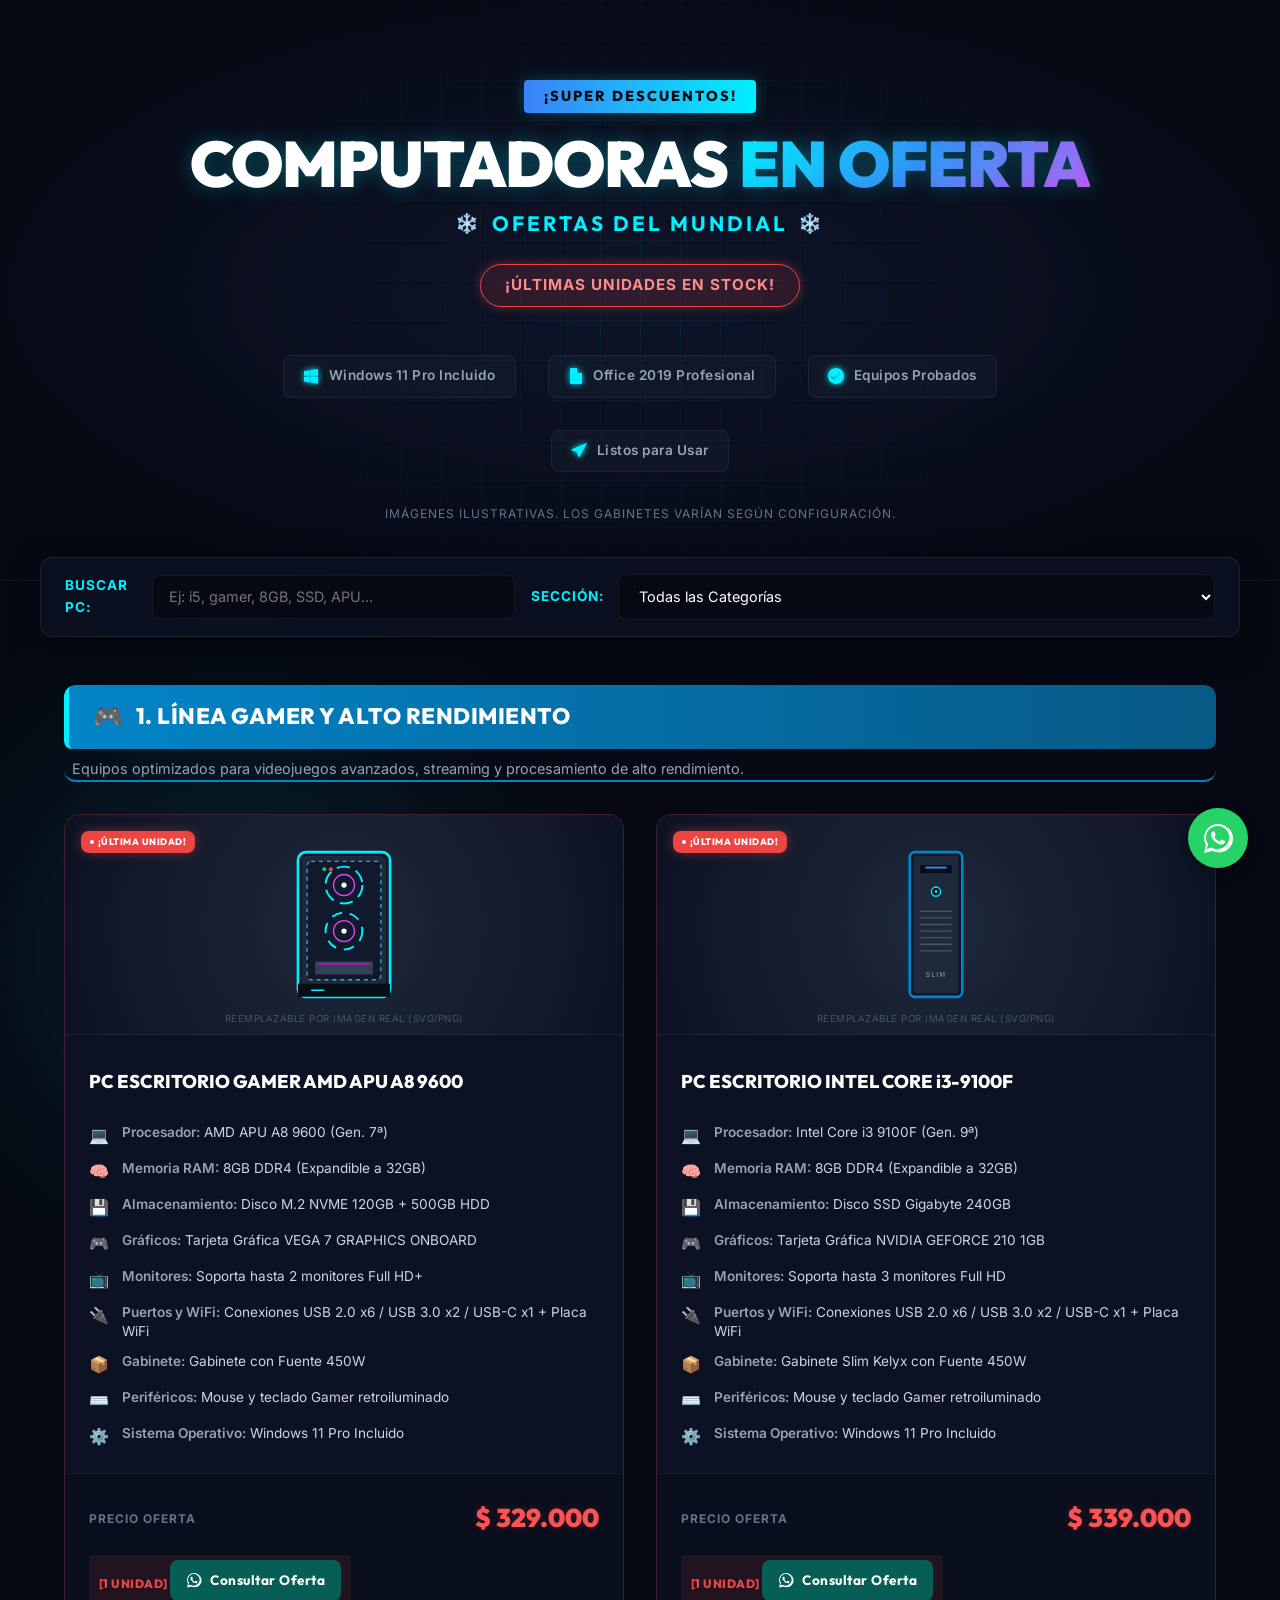
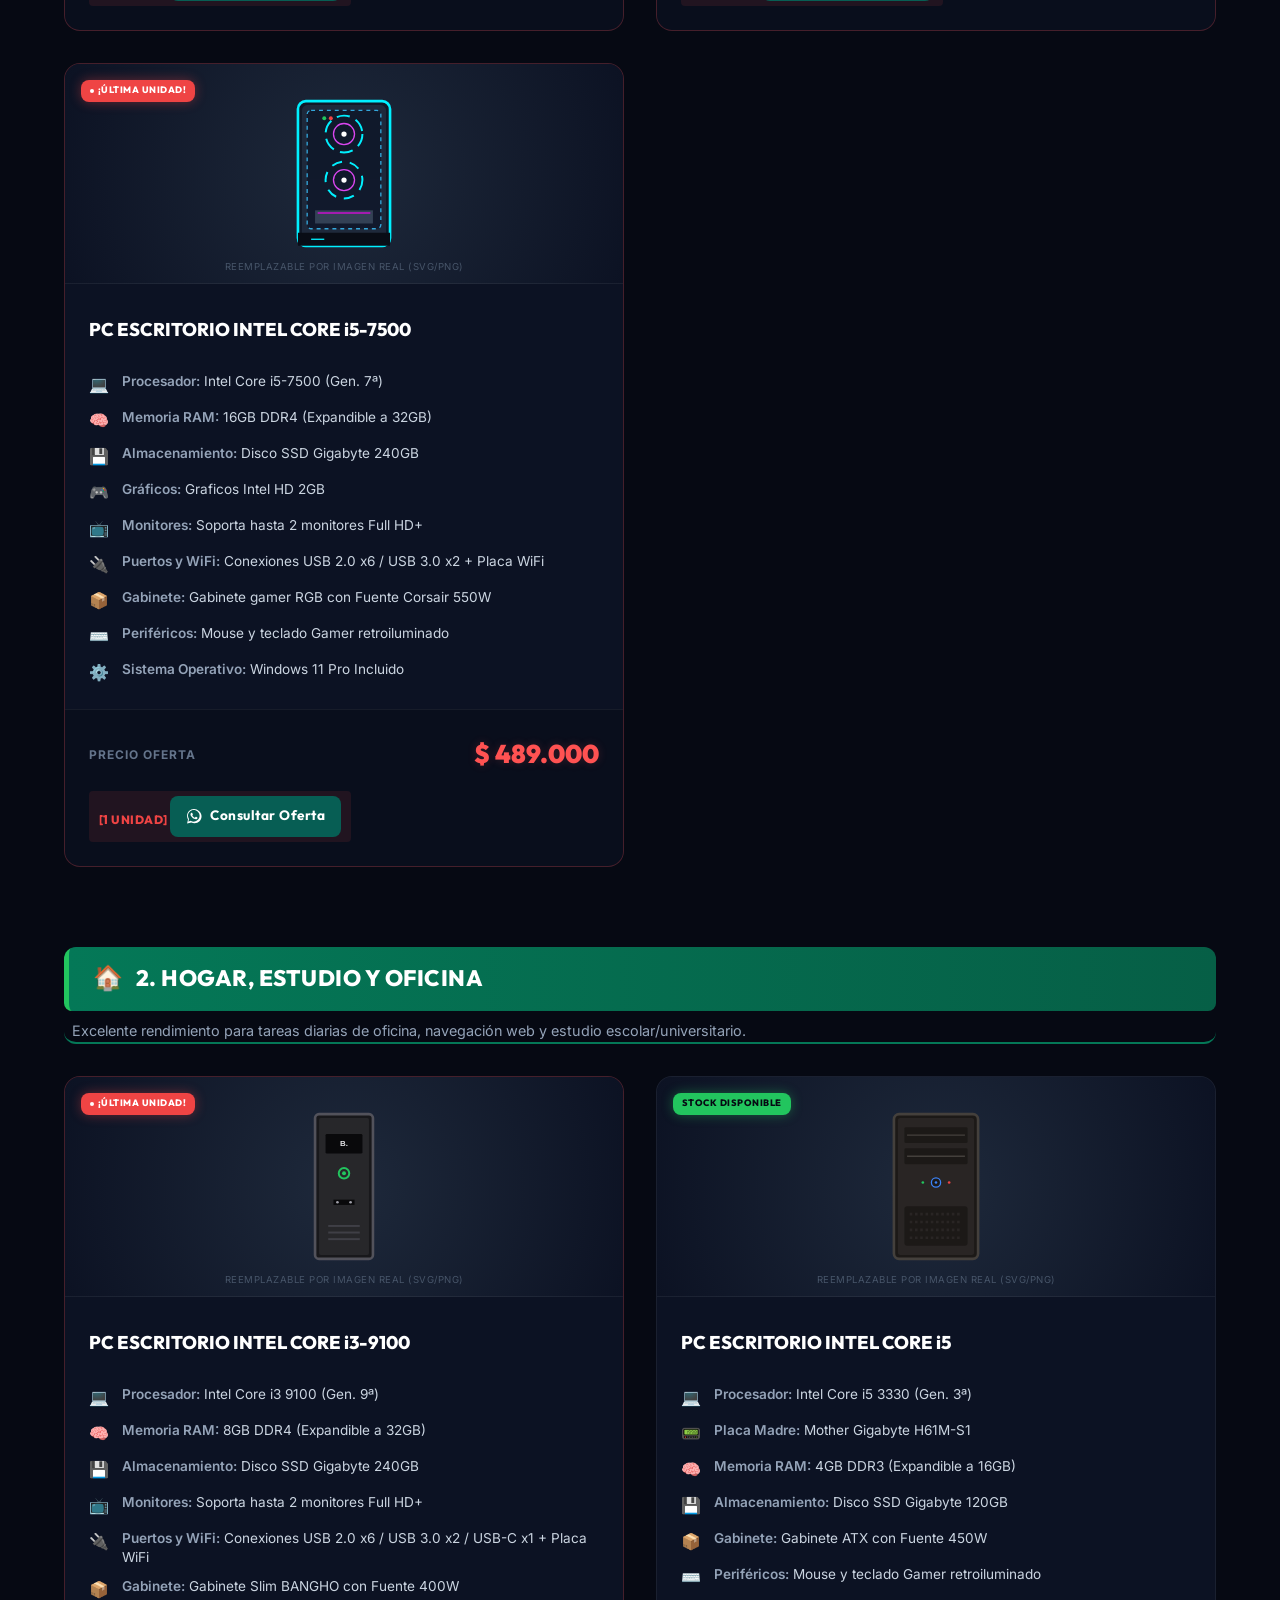
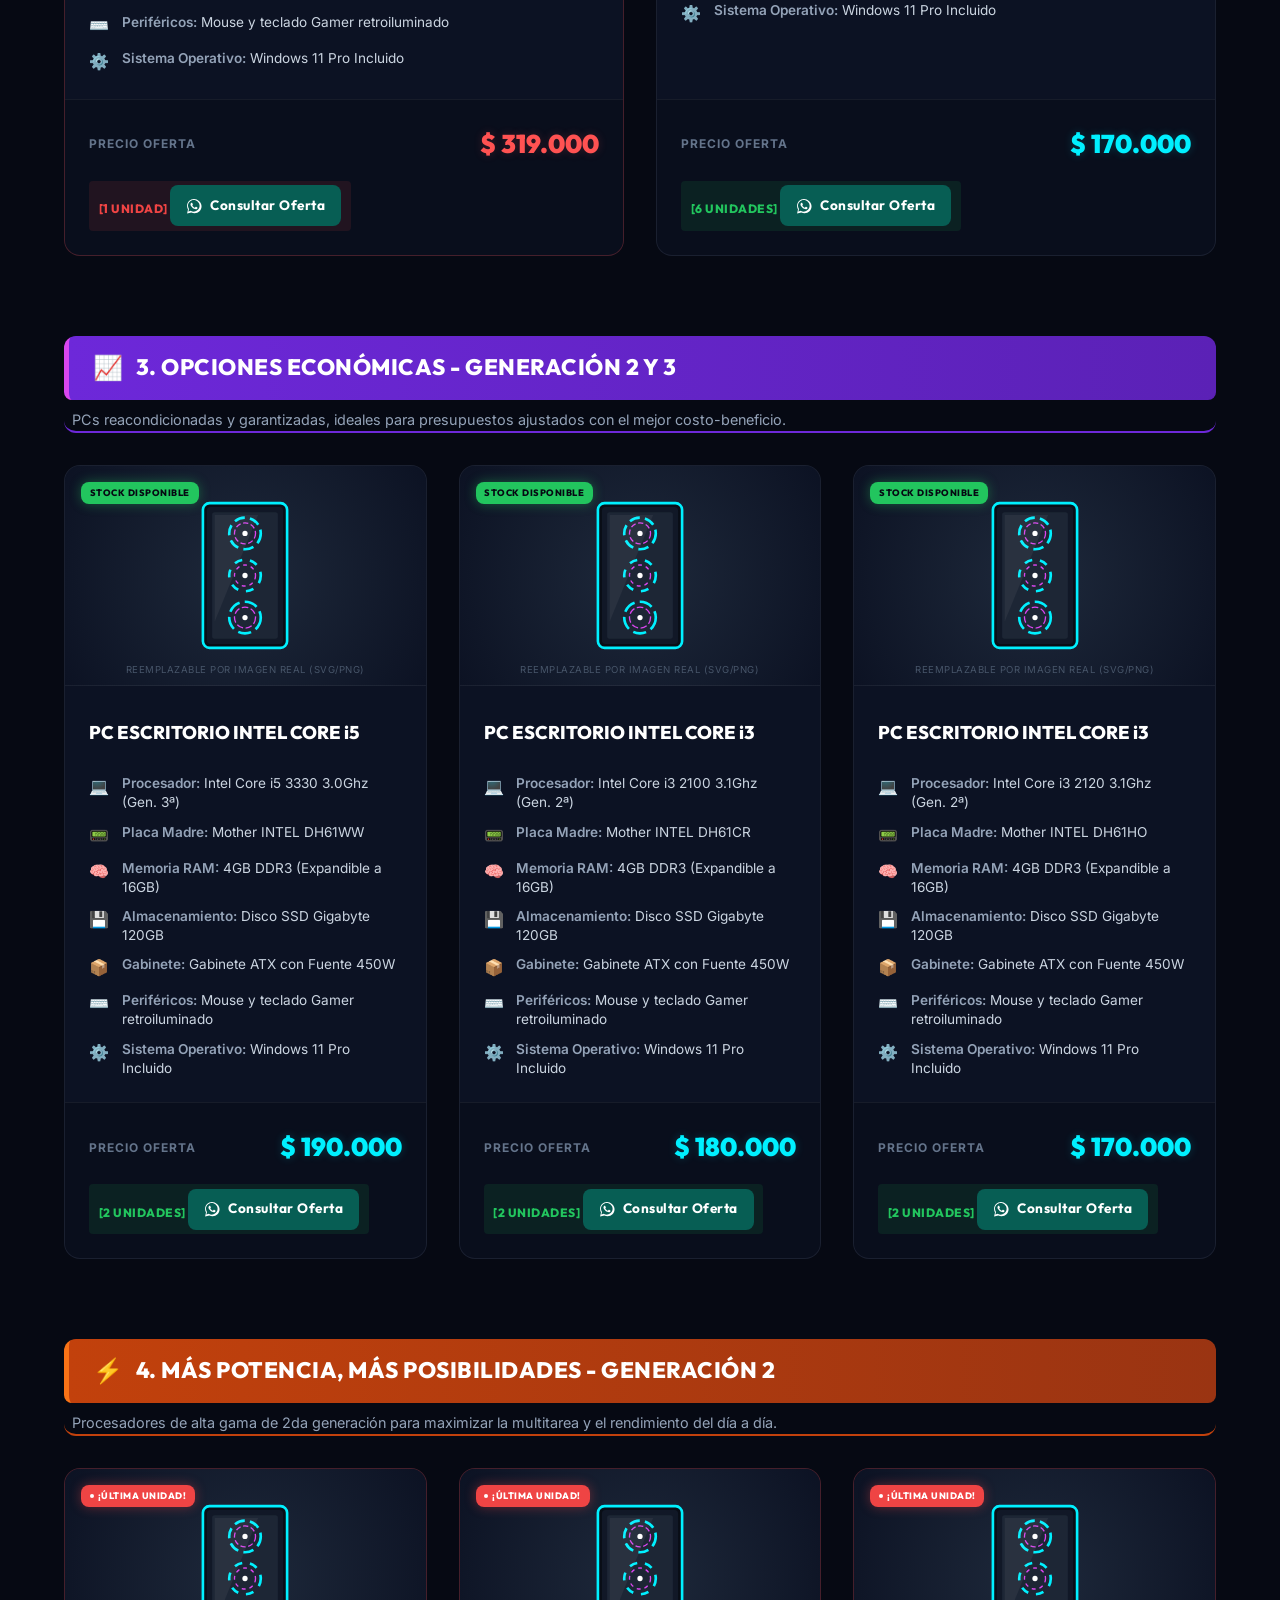
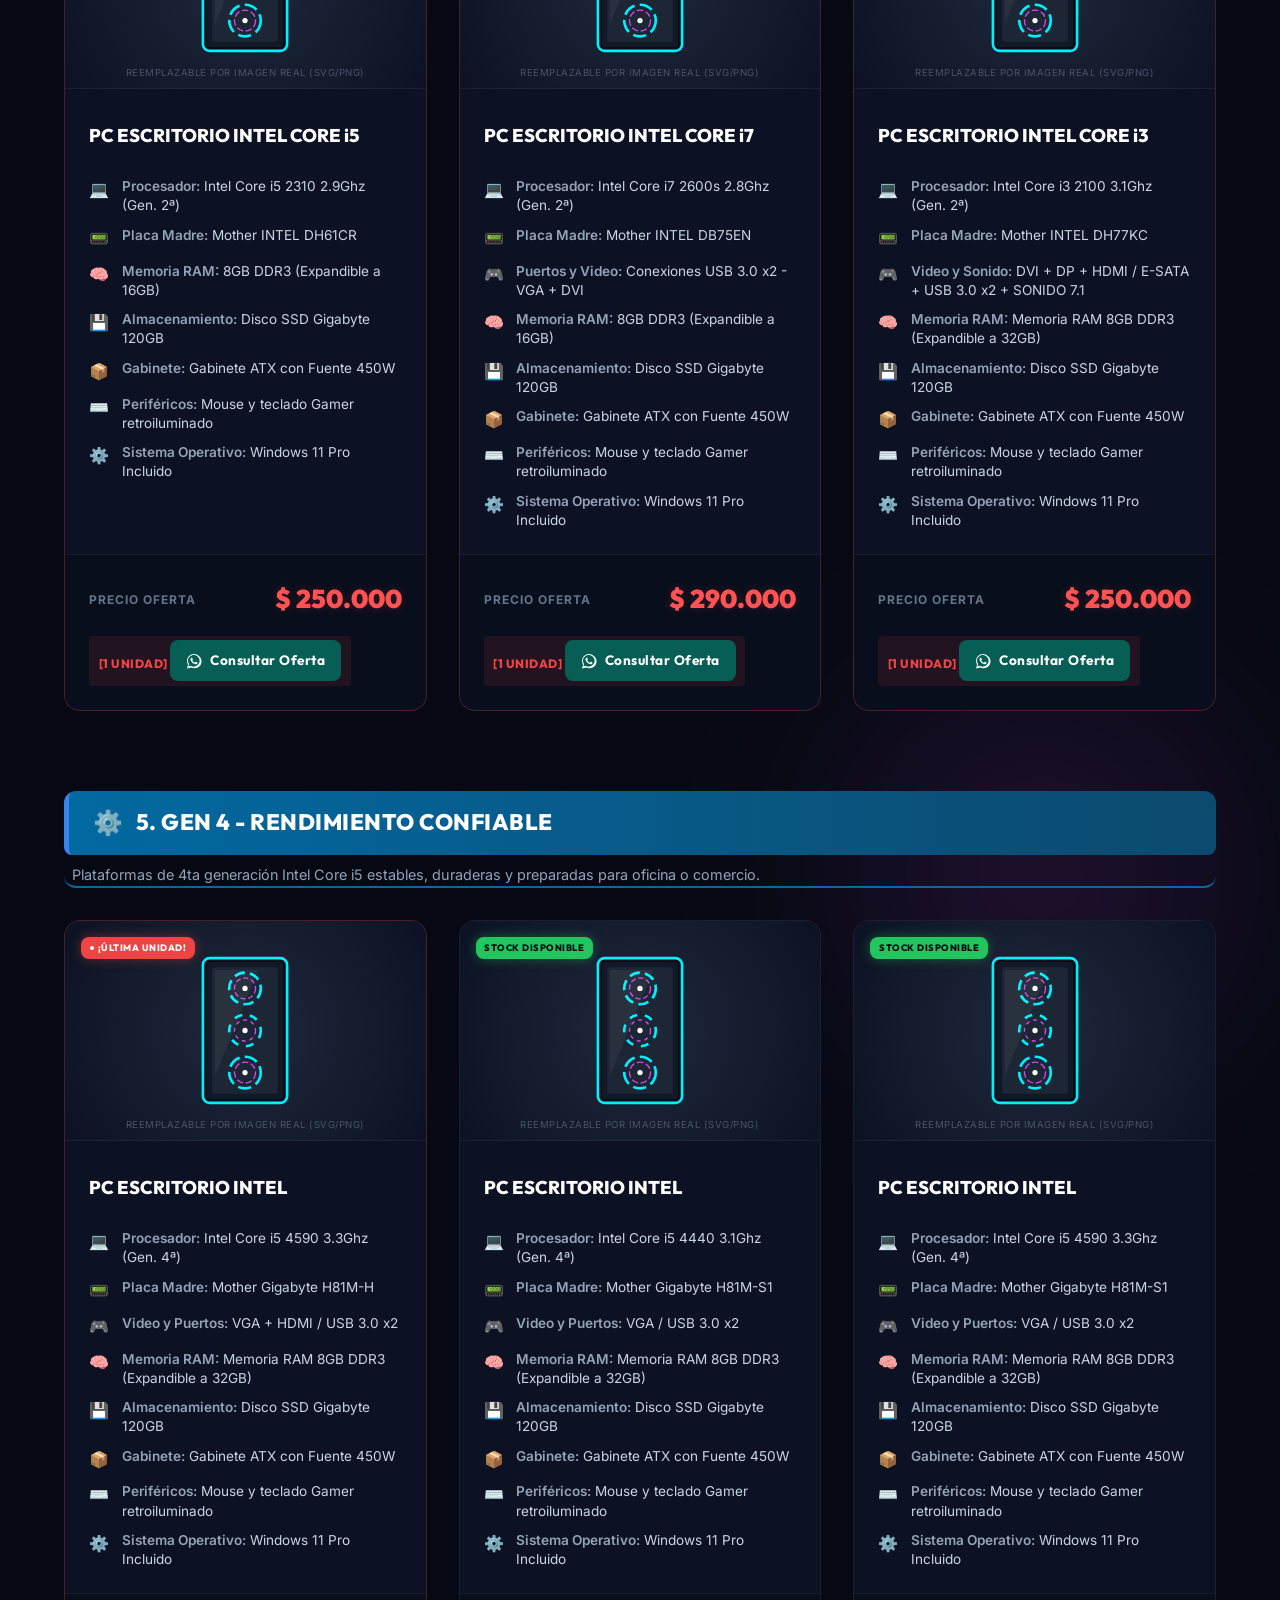
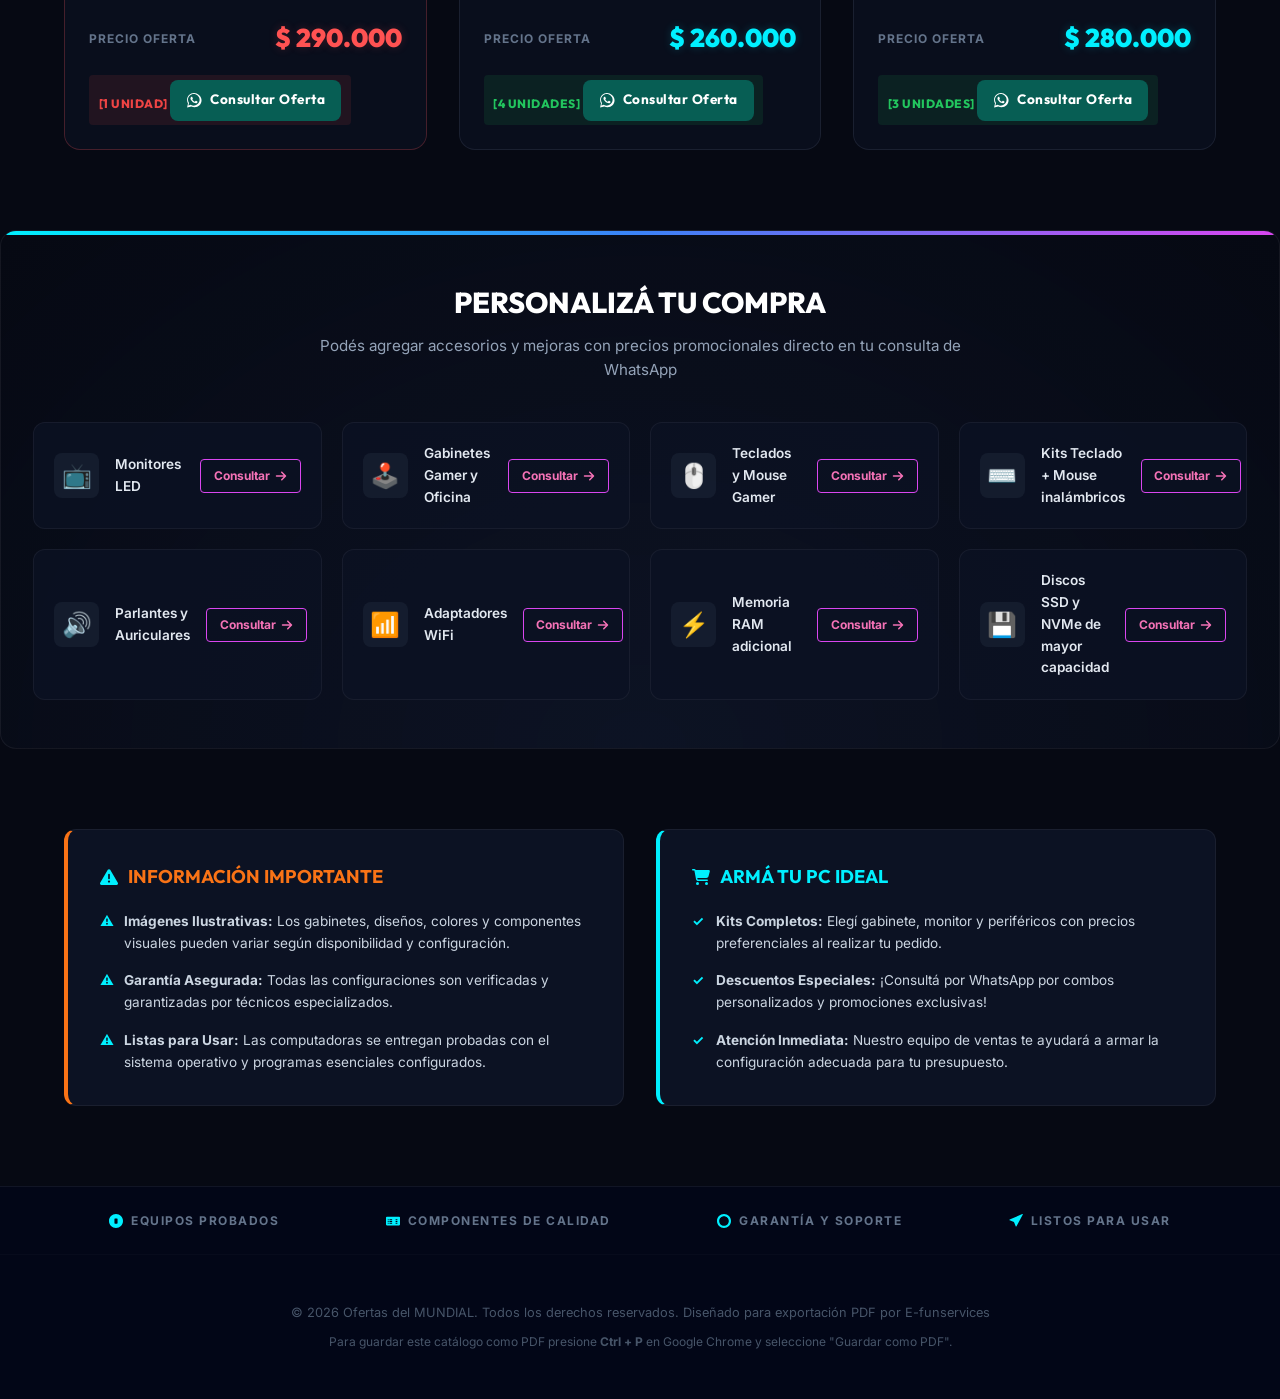
==== index.html @ 8b4d2df7 "Nuevo estilo" ====
<!DOCTYPE html>
<html lang="es">

<head>
  <meta charset="UTF-8">
  <meta name="viewport" content="width=device-width, initial-scale=1.0">
  <title>Ofertas del MUNDIAL | Computadoras en Oferta y Catálogo de Tecnología</title>

  <!-- SEO Meta Tags -->
  <meta name="description"
    content="Aprovechá las mejores ofertas del Mundial en computadoras listas para usar. Equipos gamer, de oficina y hogar con componentes garantizados. ¡Últimas unidades en stock!">
  <meta name="keywords"
    content="computadoras, ofertas, computadoras baratas, pc gamer, pc oficina, ofertas del mundial, tecnologia retail">
  <meta name="author" content="Tech Retail">

  <!-- Estilos CSS Separados -->
  <link rel="stylesheet" href="style.css">
</head>

<body>

  <!-- ==========================================
       HERO BANNER / ENCABEZADO
       ========================================== -->
  <header>
    <div class="hero-overlay"></div>
    <div class="hero-content">
      <!-- Tag superior de oferta -->
      <div class="hero-tag">¡Super Descuentos!</div>

      <!-- H1 Único para SEO con estilos de neón -->
      <h1>COMPUTADORAS <span class="highlight">EN OFERTA</span></h1>

      <!-- Subtítulo / Encabezado personalizado por el usuario -->
      <div class="hero-subtitle">Ofertas del MUNDIAL</div>

      <!-- Indicador global de stock en tiempo crítico -->
      <div class="hero-badge-stock-global">
        ¡ÚLTIMAS UNIDADES EN STOCK!
      </div>

      <!-- Ventajas y características principales (basadas en el folleto) -->
      <div class="header-features">
        <div class="feature-item">
          <!-- Icono Windows -->
          <svg xmlns="http://www.w3.org/2000/svg" viewBox="0 0 448 512" width="16" height="16" fill="currentColor">
            <path
              d="M0 93.7l183.6-25.3v177.4H0V93.7zm0 189.6h183.6v177.4L0 435.4V283.3zM201.6 66l246.4-34v218.6H201.6V66zm246.4 217.3v218.6l-246.4-34V283.3h246.4z" />
          </svg>
          <span>Windows 11 Pro Incluido</span>
        </div>
        <div class="feature-item">
          <!-- Icono Office -->
          <svg xmlns="http://www.w3.org/2000/svg" viewBox="0 0 384 512" width="16" height="16" fill="currentColor">
            <path
              d="M224 136V0H24C10.7 0 0 10.7 0 24v464c0 13.3 10.7 24 24 24h336c13.3 0 24-10.7 24-24V160H248c-13.2 0-24-10.8-24-24zm64 236c0 6.6-5.4 12-12 12H108c-6.6 0-12-5.4-12-12v-8c0-6.6 5.4-12 12-12h168c6.6 0 12 5.4 12 12v8z" />
          </svg>
          <span>Office 2019 Profesional</span>
        </div>
        <div class="feature-item">
          <!-- Icono Garantía / Check -->
          <svg xmlns="http://www.w3.org/2000/svg" viewBox="0 0 512 512" width="16" height="16" fill="currentColor">
            <path
              d="M256 0c141.4 0 256 114.6 256 256S397.4 512 256 512 0 397.4 0 256 114.6 0 256 0zM375 199c9.4-9.4 9.4-24.6 0-33.9s-24.6-9.4-33.9 0l-149 149-69-69c-9.4-9.4-24.6-9.4-33.9 0s-9.4 24.6 0 33.9l86 86c9.4 9.4 24.6 9.4 33.9 0L375 199z" />
          </svg>
          <span>Equipos Probados</span>
        </div>
        <div class="feature-item">
          <!-- Icono Listo para usar / Cohete -->
          <svg xmlns="http://www.w3.org/2000/svg" viewBox="0 0 512 512" width="16" height="16" fill="currentColor">
            <path
              d="M505.2 19.1C507.5 13.9 506.2 7.7 501.9 3.8C497.6-.2 491.4-1.2 486.1 1.1L23.4 200.7C17.6 203.2 13.9 209 14 215.3C14.1 221.6 18 227.2 23.8 229.5L181.6 292.6L244.7 450.4C247 456.2 252.6 460.1 258.9 460.2C259.2 460.2 259.6 460.2 259.9 460.2C266.2 460.1 272 456.4 274.5 450.6L505.2 19.1z" />
          </svg>
          <span>Listos para Usar</span>
        </div>
      </div>

      <p class="ilustrative-note">Imágenes ilustrativas. Los gabinetes varían según configuración.</p>
    </div>
  </header>

  <!-- ==========================================
       BARRA DE FILTROS & BÚSQUEDA INTERACTIVA
       ========================================== -->
  <div class="filter-bar">
    <div class="filter-group search">
      <label for="catalog-search" class="filter-label">Buscar PC:</label>
      <input type="text" id="catalog-search" class="filter-input" placeholder="Ej: i5, gamer, 8GB, SSD, APU...">
    </div>

    <div class="filter-group select-filter">
      <label for="section-filter" class="filter-label">Sección:</label>
      <select id="section-filter" class="filter-select">
        <option value="all">Todas las Categorías</option>
        <option value="1">1. Línea Gamer</option>
        <option value="2">2. Hogar y Oficina</option>
        <option value="3">3. Potencia (Gen 2 y 3)</option>
        <option value="4">4. Más Potencia (Gen 2)</option>
        <option value="5">5. Gen 4 Rendimiento</option>
      </select>
    </div>
  </div>

  <!-- ==========================================
       CONTENIDO PRINCIPAL DEL CATÁLOGO (Renderizado dinámico)
       ========================================== -->
  <main id="catalog-sections-container">
    <!-- Aquí app.js renderizará dinámicamente cada sección de PCs (1 a 5) -->
    <!-- Se mantiene un loader inicial para excelente UX -->
    <div style="text-align: center; padding: 4rem; color: var(--neon-cyan);">
      <p>Cargando catálogo tecnológico...</p>
    </div>
  </main>

  <!-- ==========================================
       SECCIÓN DE ACCESORIOS ("Personalizá tu compra")
       ========================================== -->
  <section class="accessories-section" id="accesorios">
    <div class="accessories-header">
      <h2>Personalizá tu Compra</h2>
      <p>Podés agregar accesorios y mejoras con precios promocionales directo en tu consulta de WhatsApp</p>
    </div>
    <div class="accessories-grid" id="accessories-grid-container">
      <!-- Aquí app.js renderizará los accesorios (Monitores, RAM, SSD, Kits, etc.) -->
    </div>
  </section>

  <!-- ==========================================
       SECCIÓN DE INFORMACIÓN ADICIONAL & GARANTÍA
       ========================================== -->
  <section class="info-cards-container" style="max-width: 1200px; margin: 0 auto 5rem; padding: 0 1.5rem;">
    <!-- Tarjeta de Información Importante (Folleto original) -->
    <div class="info-card important-info">
      <h3>
        <svg xmlns="http://www.w3.org/2000/svg" viewBox="0 0 512 512" width="18" height="18" fill="currentColor">
          <path
            d="M256 32c14.2 0 27.3 7.5 34.5 19.8l216 368c7.3 12.4 7.3 27.7 .2 40.1S486.3 480 472 480H40c-14.3 0-27.6-7.7-34.7-20.1s-7-27.8 .3-40.1l216-368C228.7 39.5 241.8 32 256 32zm0 128c-13.3 0-24 10.7-24 24v112c0 13.3 10.7 24 24 24s24-10.7 24-24V184c0-13.3-10.7-24-24-24zm32 224a32 32 0 1 0 -64 0 32 32 0 1 0 64 0z" />
        </svg>
        Información Importante
      </h3>
      <ul>
        <li><strong>Imágenes Ilustrativas:</strong> Los gabinetes, diseños, colores y componentes visuales pueden variar
          según disponibilidad y configuración.</li>
        <li><strong>Garantía Asegurada:</strong> Todas las configuraciones son verificadas y garantizadas por técnicos
          especializados.</li>
        <li><strong>Listas para Usar:</strong> Las computadoras se entregan probadas con el sistema operativo y
          programas esenciales configurados.</li>
      </ul>
    </div>

    <!-- Tarjeta de Compra Ideal (Folleto original) -->
    <div class="info-card promo-info">
      <h3>
        <svg xmlns="http://www.w3.org/2000/svg" viewBox="0 0 576 512" width="18" height="18" fill="currentColor">
          <path
            d="M0 24C0 10.7 10.7 0 24 0H69.5c22 0 41.5 12.8 50.6 32h411c26.3 0 45.5 25 38.6 50.4l-41 152.3c-8.5 31.4-37 53.3-69.5 53.3H170.7l5.4 28.5c2.2 11.3 12.1 19.5 23.6 19.5H488c13.3 0 24 10.7 24 24s-10.7 24-24 24H199.7c-34.6 0-64.3-24.6-70.7-58.5L77.4 54.5c-.7-3.8-4-6.5-7.9-6.5H24C10.7 48 0 37.3 0 24zM128 464a48 48 0 1 1 96 0 48 48 0 1 1 -96 0zm336-48a48 48 0 1 1 0 96 48 48 0 1 1 0-96z" />
        </svg>
        Armá tu PC Ideal
      </h3>
      <ul>
        <li><strong>Kits Completos:</strong> Elegí gabinete, monitor y periféricos con precios preferenciales al
          realizar tu pedido.</li>
        <li><strong>Descuentos Especiales:</strong> ¡Consultá por WhatsApp por combos personalizados y promociones
          exclusivas!</li>
        <li><strong>Atención Inmediata:</strong> Nuestro equipo de ventas te ayudará a armar la configuración adecuada
          para tu presupuesto.</li>
      </ul>
    </div>
  </section>

  <!-- ==========================================
       BOTTOM BAR / PIE DE PÁGINA COMERCIAL
       ========================================== -->
  <div class="bottom-bar">
    <div class="bottom-bar-inner">
      <div class="bottom-item">
        <svg xmlns="http://www.w3.org/2000/svg" viewBox="0 0 512 512" width="14" height="14" fill="currentColor">
          <path
            d="M256 0c141.4 0 256 114.6 256 256S397.4 512 256 512 0 397.4 0 256 114.6 0 256 0zm37.5 160h-75c-10.7 0-19.5 8.8-19.5 19.5v153c0 10.7 8.8 19.5 19.5 19.5h75c10.7 0 19.5-8.8 19.5-19.5v-153c0-10.7-8.8-19.5-19.5-19.5z" />
        </svg>
        Equipos Probados
      </div>
      <div class="bottom-item">
        <svg xmlns="http://www.w3.org/2000/svg" viewBox="0 0 512 512" width="14" height="14" fill="currentColor">
          <path
            d="M480 96H32C14.3 96 0 110.3 0 128v256c0 17.7 14.3 32 32 32h448c17.7 0 32-14.3 32-32V128c0-17.7-14.3-32-32-32zM96 352H64v-32h32v32zm0-64H64v-32h32v32zm0-64H64v-32h32v32zm128 128h-96v-32h96v32zm0-64h-96v-32h96v32zm0-64h-96v-32h96v32zm192 128h-64v-32h64v32zm0-64h-64v-32h64v32zm0-64h-64v-32h64v32z" />
        </svg>
        Componentes de Calidad
      </div>
      <div class="bottom-item">
        <svg xmlns="http://www.w3.org/2000/svg" viewBox="0 0 512 512" width="14" height="14" fill="currentColor">
          <path
            d="M256 0c141.4 0 256 114.6 256 256s-114.6 256-256 256S0 397.4 0 256 114.6 0 256 0zm0 80c-97.2 0-176 78.8-176 176s78.8 176 176 176 176-78.8 176-176S353.2 80 256 80z" />
        </svg>
        Garantía y Soporte
      </div>
      <div class="bottom-item">
        <svg xmlns="http://www.w3.org/2000/svg" viewBox="0 0 512 512" width="14" height="14" fill="currentColor">
          <path
            d="M505.2 19.1C507.5 13.9 506.2 7.7 501.9 3.8C497.6-.2 491.4-1.2 486.1 1.1L23.4 200.7C17.6 203.2 13.9 209 14 215.3C14.1 221.6 18 227.2 23.8 229.5L181.6 292.6L244.7 450.4C247 456.2 252.6 460.1 258.9 460.2C259.2 460.2 259.6 460.2 259.9 460.2C266.2 460.1 272 456.4 274.5 450.6L505.2 19.1z" />
        </svg>
        Listos para usar
      </div>
    </div>
  </div>

  <!-- Footer general -->
  <footer>
    <p>&copy; 2026 Ofertas del MUNDIAL. Todos los derechos reservados. Diseñado para exportación PDF por E-funservices
    </p>
    <p style="margin-top: 0.5rem; font-size: 0.75rem;">Para guardar este catálogo como PDF presione <strong>Ctrl +
        P</strong> en Google Chrome y seleccione "Guardar como PDF".</p>
  </footer>

  <!-- ==========================================
       WHATSAPP BOTÓN FLOTANTE (Dinámico)
       ========================================== -->
  <a id="whatsapp-float" target="_blank" aria-label="Consultar por WhatsApp"
    title="Consultar ahora y aprovechá estas ofertas">
    <!-- Icono de WhatsApp Vectorial -->
    <svg class="float-wa-icon" viewBox="0 0 448 512">
      <path
        d="M380.9 97.1C339 55.1 283.2 32 223.9 32c-122.4 0-222 99.6-222 222 0 39.1 10.2 77.3 29.6 111L3 496l133.9-35.2c32.6 17.5 69.3 26.8 106.8 26.8 122.4 0 222-99.6 222-222 0-59.3-25.2-115-67.1-157zm-157 341.6c-33.2 0-65.7-8.9-94-25.7l-6.7-4-79.8 21 21.4-77.8-4.4-7c-18.5-29.4-28.2-63.3-28.2-98.2 0-101.7 82.8-184.5 184.6-184.5 49.3 0 95.6 19.2 130.4 54.1 34.8 34.9 56.2 81.2 56.1 130.5 0 101.8-84.9 184.6-186.6 184.6zm101.2-138.2c-5.5-2.8-32.8-16.2-37.9-18-5.1-1.9-8.8-2.8-12.5 2.8-3.7 5.6-14.3 18-17.6 21.8-3.2 3.7-6.5 4.2-12 1.4-32.6-16.3-54-29.1-75.5-66-5.7-9.8 5.7-9.1 16.3-30.3 1.8-3.7 .9-6.9-.5-9.7-1.4-2.8-12.5-30.1-17.1-41.2-4.5-10.8-9.1-9.3-12.5-9.5-3.2-.2-6.9-.2-10.6-.2-3.7 0-9.7 1.4-14.8 6.9-5.1 5.6-19.4 19-19.4 46.3 0 27.3 19.9 53.7 22.6 57.4 2.8 3.7 39.1 59.7 94.8 83.8 35.2 15.2 49 16.5 66.6 13.9 10.7-1.6 32.8-13.4 37.4-26.4 4.6-13 4.6-24.1 3.2-26.4-1.3-2.5-5-3.9-10.5-6.6z" />
    </svg>
  </a>

  <!-- Script JS Separado -->
  <script src="app.js"></script>
</body>

</html>
---- style.css ----
/* ==========================================================================
   CSS CATALOGO "OFERTAS DEL MUNDIAL"
   Diseño: Tech Retail Cyberpunk / Premium Neon
   ========================================================================== */

/* Importación de Fuentes Modernas */
@import url('https://fonts.googleapis.com/css2?family=Inter:wght@300;400;500;600;700&family=Outfit:wght@400;600;700;800;900&display=swap');

/* Variables del Sistema de Diseño */
:root {
  /* Paleta de Colores Principal */
  --bg-main: #060913;          /* Azul de fondo súper oscuro */
  --bg-surface: #0c1223;       /* Fondo de tarjetas / superficies */
  --bg-surface-hover: #151e36; /* Hover en superficies */
  --border-color: rgba(255, 255, 255, 0.06);
  
  /* Neones y Acentos */
  --neon-cyan: #00f0ff;
  --neon-blue: #3b82f6;
  --neon-purple: #d946ef;
  --neon-orange: #f97316;
  --neon-green: #22c55e;
  --neon-red: #ef4444;
  
  /* Gradientes de Acentuación */
  --gradient-cyber: linear-gradient(135deg, var(--neon-cyan) 0%, var(--neon-blue) 50%, var(--neon-purple) 100%);
  --gradient-header: linear-gradient(180deg, rgba(6, 9, 19, 0) 0%, rgba(6, 9, 19, 0.95) 100%);
  
  /* Tipografía */
  --font-family-title: 'Outfit', 'Inter', sans-serif;
  --font-family-body: 'Inter', sans-serif;
  
  /* Efectos */
  --glow-cyan: 0 0 15px rgba(0, 240, 255, 0.25);
  --glow-purple: 0 0 15px rgba(217, 70, 239, 0.25);
  --glow-blue: 0 0 15px rgba(59, 130, 246, 0.25);
  --glow-red: 0 0 12px rgba(239, 68, 68, 0.4);
  --glow-green: 0 0 12px rgba(34, 197, 94, 0.4);
  --transition-smooth: all 0.3s cubic-bezier(0.4, 0, 0.2, 1);
  --border-radius-lg: 16px;
  --border-radius-md: 12px;
  --border-radius-sm: 8px;
}

/* Reset de Estilos Básicos */
*, *::before, *::after {
  box-sizing: border-box;
  margin: 0;
  padding: 0;
}

html {
  scroll-behavior: smooth;
  font-size: 16px;
}

body {
  background-color: var(--bg-main);
  color: #f1f5f9;
  font-family: var(--font-family-body);
  line-height: 1.6;
  overflow-x: hidden;
  position: relative;
}

/* Fondo decorativo con luces de neón difusas */
body::before, body::after {
  content: '';
  position: absolute;
  width: 350px;
  height: 350px;
  border-radius: 50%;
  filter: blur(120px);
  z-index: -1;
  opacity: 0.15;
  pointer-events: none;
}

body::before {
  top: 10%;
  left: 5%;
  background: var(--neon-cyan);
}

body::after {
  bottom: 25%;
  right: 5%;
  background: var(--neon-purple);
}

/* ==========================================================================
   ENCABEZADO / HERO SECTION (Alineado con "Ofertas del MUNDIAL")
   ========================================================================== */

header {
  position: relative;
  padding: 5rem 1rem 3.5rem;
  background-image: radial-gradient(ellipse at center, rgba(16, 24, 48, 0.8) 0%, var(--bg-main) 80%);
  border-bottom: 1px solid var(--border-color);
  text-align: center;
}

.hero-overlay {
  position: absolute;
  top: 0;
  left: 0;
  width: 100%;
  height: 100%;
  overflow: hidden;
  pointer-events: none;
  z-index: 0;
}

/* Efectos de líneas tecnológicas en el fondo */
.hero-overlay::before {
  content: '';
  position: absolute;
  top: 0;
  left: 0;
  width: 100%;
  height: 100%;
  background: 
    linear-gradient(rgba(0, 240, 255, 0.05) 1px, transparent 1px),
    linear-gradient(90deg, rgba(0, 240, 255, 0.05) 1px, transparent 1px);
  background-size: 40px 40px;
  mask-image: radial-gradient(circle, black, transparent 70%);
  -webkit-mask-image: radial-gradient(circle, black, transparent 70%);
}

.hero-content {
  position: relative;
  z-index: 1;
  max-width: 900px;
  margin: 0 auto;
}

.hero-title-container {
  display: inline-block;
  position: relative;
}

.hero-tag {
  display: inline-block;
  background: linear-gradient(90deg, var(--neon-blue), var(--neon-cyan));
  color: #060913;
  font-family: var(--font-family-title);
  font-weight: 800;
  text-transform: uppercase;
  padding: 0.3rem 1.2rem;
  border-radius: 4px;
  font-size: 0.9rem;
  letter-spacing: 2px;
  margin-bottom: 1rem;
  box-shadow: var(--glow-cyan);
}

header h1 {
  font-family: var(--font-family-title);
  font-size: clamp(2.5rem, 5vw, 4.5rem);
  font-weight: 900;
  line-height: 1.1;
  text-transform: uppercase;
  letter-spacing: -1px;
  color: #ffffff;
  margin-bottom: 0.5rem;
  text-shadow: 0 0 20px rgba(0, 240, 255, 0.3);
}

header h1 span.highlight {
  background: var(--gradient-cyber);
  -webkit-background-clip: text;
  -webkit-text-fill-color: transparent;
  display: inline-block;
  position: relative;
}

/* Badge de Invierno / Promociones en Subtítulo */
.hero-subtitle {
  font-family: var(--font-family-title);
  font-size: 1.3rem;
  color: var(--neon-cyan);
  font-weight: 700;
  text-transform: uppercase;
  letter-spacing: 3px;
  margin-bottom: 1.5rem;
  display: flex;
  align-items: center;
  justify-content: center;
  gap: 10px;
}

.hero-subtitle::before,
.hero-subtitle::after {
  content: '❄️';
  font-size: 1.2rem;
}

.hero-badge-stock-global {
  background: rgba(239, 68, 68, 0.15);
  border: 1px solid var(--neon-red);
  color: #ff8a8a;
  padding: 0.5rem 1.5rem;
  border-radius: 50px;
  font-size: 0.95rem;
  font-weight: 700;
  display: inline-block;
  letter-spacing: 1px;
  text-transform: uppercase;
  box-shadow: var(--glow-red);
  animation: pulse-border 2s infinite;
}

/* Lista de ventajas globales en la cabecera */
.header-features {
  display: flex;
  justify-content: center;
  flex-wrap: wrap;
  gap: 2rem;
  margin-top: 3rem;
  max-width: 800px;
  margin-left: auto;
  margin-right: auto;
}

.feature-item {
  display: flex;
  align-items: center;
  gap: 0.6rem;
  background: rgba(30, 41, 59, 0.3);
  border: 1px solid var(--border-color);
  padding: 0.6rem 1.2rem;
  border-radius: var(--border-radius-sm);
  font-size: 0.85rem;
  font-weight: 600;
  letter-spacing: 0.5px;
  color: #94a3b8;
}

.feature-item svg {
  color: var(--neon-cyan);
  filter: drop-shadow(0 0 3px var(--neon-cyan));
}

.ilustrative-note {
  margin-top: 2rem;
  font-size: 0.75rem;
  color: #64748b;
  text-transform: uppercase;
  letter-spacing: 1px;
}

/* ==========================================================================
   FILTROS Y BUSCADOR INTERACTIVO
   ========================================================================== */

.filter-bar {
  max-width: 1200px;
  margin: -1.5rem auto 3rem;
  padding: 1rem 1.5rem;
  background: rgba(12, 18, 35, 0.8);
  border: 1px solid rgba(255, 255, 255, 0.08);
  border-radius: var(--border-radius-md);
  backdrop-filter: blur(12px);
  z-index: 10;
  position: relative;
  display: flex;
  flex-wrap: wrap;
  gap: 1rem;
  justify-content: space-between;
  align-items: center;
  box-shadow: 0 10px 30px rgba(0,0,0,0.5);
}

.filter-group {
  display: flex;
  align-items: center;
  gap: 0.8rem;
  flex-grow: 1;
}

.filter-group.search {
  max-width: 450px;
}

.filter-label {
  font-size: 0.85rem;
  font-weight: 700;
  text-transform: uppercase;
  letter-spacing: 1px;
  color: var(--neon-cyan);
}

.filter-input,
.filter-select {
  width: 100%;
  padding: 0.8rem 1rem;
  background: #060913;
  border: 1px solid var(--border-color);
  border-radius: var(--border-radius-sm);
  color: #fff;
  font-family: var(--font-family-body);
  font-size: 0.9rem;
  outline: none;
  transition: var(--transition-smooth);
}

.filter-input:focus,
.filter-select:focus {
  border-color: var(--neon-cyan);
  box-shadow: var(--glow-cyan);
}

/* ==========================================================================
   SECCIONES DEL CATÁLOGO (Diseño fiel al Folleto)
   ========================================================================== */

main {
  max-width: 1200px;
  margin: 0 auto;
  padding: 0 1.5rem;
}

.catalog-section {
  margin-bottom: 5rem;
}

/* Encabezados de sección idénticos en color al folleto */
.section-header {
  border-radius: var(--border-radius-md);
  margin-bottom: 2rem;
  position: relative;
  overflow: hidden;
}

.section-header-title {
  display: flex;
  align-items: center;
  gap: 0.8rem;
  padding: 0.8rem 1.5rem;
  border-radius: var(--border-radius-sm);
}

.section-header h2 {
  font-family: var(--font-family-title);
  font-size: 1.4rem;
  font-weight: 800;
  letter-spacing: 0.5px;
  color: #ffffff;
  text-transform: uppercase;
}

.section-icon {
  font-size: 1.5rem;
}

.section-desc {
  font-size: 0.9rem;
  color: #94a3b8;
  margin-top: 0.5rem;
  padding-left: 0.5rem;
}

/* Colores específicos de sección */

/* 1. Línea Gamer - Azul */
.sec-gamer .section-header-title {
  background: linear-gradient(90deg, #0284c7, #075985);
  border-left: 5px solid var(--neon-cyan);
}
.sec-gamer .section-header {
  border-bottom: 2px solid #0284c7;
}

/* 2. Hogar y Oficina - Verde/Cian */
.sec-home .section-header-title {
  background: linear-gradient(90deg, #047857, #065f46);
  border-left: 5px solid var(--neon-green);
}
.sec-home .section-header {
  border-bottom: 2px solid #047857;
}

/* 3. Opciones Económicas - Morado */
.sec-eco .section-header-title {
  background: linear-gradient(90deg, #6d28d9, #5b21b6);
  border-left: 5px solid var(--neon-purple);
}
.sec-eco .section-header {
  border-bottom: 2px solid #6d28d9;
}

/* 4. Más Potencia - Naranja/Marrón */
.sec-potencia .section-header-title {
  background: linear-gradient(90deg, #c2410c, #9a3412);
  border-left: 5px solid var(--neon-orange);
}
.sec-potencia .section-header {
  border-bottom: 2px solid #c2410c;
}

/* 5. Gen 4 - Celeste */
.sec-gen4 .section-header-title {
  background: linear-gradient(90deg, #0369a1, #0c4a6e);
  border-left: 5px solid var(--neon-blue);
}
.sec-gen4 .section-header {
  border-bottom: 2px solid #0369a1;
}


/* ==========================================================================
   TARJETAS DE COMPUTADORA (PC CARDS)
   ========================================================================== */

.cards-grid {
  display: grid;
  grid-template-columns: repeat(auto-fill, minmax(340px, 1fr));
  gap: 2rem;
}

/* Grid especial para 3 columnas estables en escritorio */
@media (min-width: 1024px) {
  .sec-gamer .cards-grid,
  .sec-home .cards-grid {
    grid-template-columns: repeat(2, 1fr); /* 2 columnas para estas secciones */
  }
  .sec-eco .cards-grid,
  .sec-potencia .cards-grid,
  .sec-gen4 .cards-grid {
    grid-template-columns: repeat(3, 1fr); /* 3 columnas */
  }
}

.pc-card {
  background: var(--bg-surface);
  border: 1px solid var(--border-color);
  border-radius: var(--border-radius-lg);
  overflow: hidden;
  display: flex;
  flex-direction: column;
  transition: var(--transition-smooth);
  position: relative;
}

.pc-card:hover {
  transform: translateY(-5px);
  border-color: rgba(0, 240, 255, 0.3);
  box-shadow: 0 15px 30px rgba(0,0,0,0.6), 0 0 20px rgba(0, 240, 255, 0.05);
}

/* Resaltado cuando queda sólo 1 unidad (Stock crítico) */
.pc-card.highlight-last {
  border-color: rgba(239, 68, 68, 0.25);
}
.pc-card.highlight-last:hover {
  border-color: rgba(239, 68, 68, 0.6);
  box-shadow: 0 15px 30px rgba(0,0,0,0.6), 0 0 20px rgba(239, 68, 68, 0.1);
}

/* Badges de stock (Superior de la tarjeta) */
.card-badge-container {
  position: absolute;
  top: 1rem;
  left: 1rem;
  z-index: 5;
}

.stock-badge {
  padding: 0.22rem 0.55rem;
  border-radius: var(--border-radius-sm);
  font-family: var(--font-family-title);
  font-size: 0.58rem;
  font-weight: 800;
  text-transform: uppercase;
  letter-spacing: 0.5px;
  display: flex;
  align-items: center;
  gap: 4px;
}

.stock-badge.urgent {
  background: #ef4444;
  color: #ffffff;
  box-shadow: var(--glow-red);
}

.stock-badge.available {
  background: var(--neon-green);
  color: #060913;
  box-shadow: var(--glow-green);
}

.badge-pulse {
  width: 4px;
  height: 4px;
  background-color: #fff;
  border-radius: 50%;
  display: inline-block;
  animation: pulse-ring 1.5s infinite;
}

/* Contenedor de Gabinete Reemplazable */
.pc-image-container {
  height: 220px;
  background: radial-gradient(circle, #1e293b 0%, #0c1223 100%);
  position: relative;
  display: flex;
  align-items: center;
  justify-content: center;
  padding: 1.5rem;
  border-bottom: 1px solid var(--border-color);
}

.cabinet-wrapper {
  height: 100%;
  width: 100%;
  max-width: 160px;
  display: flex;
  align-items: center;
  justify-content: center;
  transition: var(--transition-smooth);
}

.pc-card:hover .cabinet-wrapper {
  transform: scale(1.05);
}

.image-replace-note {
  position: absolute;
  bottom: 0.5rem;
  font-size: 0.6rem;
  color: #475569;
  letter-spacing: 0.5px;
  text-transform: uppercase;
  pointer-events: none;
}

/* Cuerpo de información */
.pc-info {
  padding: 1.5rem;
  flex-grow: 1;
  display: flex;
  flex-direction: column;
}

.pc-title {
  font-family: var(--font-family-title);
  font-size: 1.15rem;
  font-weight: 800;
  color: #ffffff;
  margin-bottom: 1.2rem;
  line-height: 1.3;
  min-height: 2.8rem;
  display: flex;
  align-items: center;
}

/* Lista de Especificaciones Técnicas */
.pc-specs {
  list-style: none;
  display: flex;
  flex-direction: column;
  gap: 0.65rem;
  font-size: 0.85rem;
}

.pc-specs li {
  display: flex;
  align-items: flex-start;
  gap: 0.8rem;
  color: #cbd5e1;
}

.spec-icon {
  flex-shrink: 0;
  font-size: 1rem;
  width: 1.25rem;
  text-align: center;
}

.spec-content {
  line-height: 1.4;
}

.spec-content strong {
  color: #94a3b8;
  font-weight: 600;
}

/* Pie de tarjeta */
.pc-footer {
  padding: 1.5rem;
  background: rgba(6, 9, 19, 0.4);
  border-top: 1px solid var(--border-color);
  display: flex;
  flex-direction: column;
  gap: 1rem;
}

.pc-pricing {
  display: flex;
  justify-content: space-between;
  align-items: center;
}

.price-label {
  font-size: 0.75rem;
  text-transform: uppercase;
  letter-spacing: 1px;
  color: #64748b;
  font-weight: 700;
}

.price-value {
  font-family: var(--font-family-title);
  font-size: 1.6rem;
  font-weight: 900;
  color: var(--neon-cyan);
  text-shadow: 0 0 10px rgba(0, 240, 255, 0.2);
}

.pc-card.highlight-last .price-value {
  color: #ff5252;
  text-shadow: 0 0 10px rgba(255, 82, 82, 0.2);
}

.pc-actions {
  display: flex;
  justify-content: space-between;
  align-items: center;
  gap: 0.8rem;
}

.stock-label-footer {
  font-size: 0.75rem;
  font-weight: 800;
  font-family: var(--font-family-title);
  letter-spacing: 0.5px;
  padding: 0.3rem 0.6rem;
  border-radius: 4px;
}

.stock-label-footer.red {
  background: rgba(239, 68, 68, 0.1);
  color: var(--neon-red);
}

.stock-label-footer.green {
  background: rgba(34, 197, 94, 0.1);
  color: var(--neon-green);
}

/* Botón de consulta específico por equipo */
.btn-whatsapp-card {
  display: inline-flex;
  align-items: center;
  justify-content: center;
  gap: 0.5rem;
  background: #075e54;
  color: #ffffff;
  text-decoration: none;
  font-size: 0.85rem;
  font-weight: 700;
  padding: 0.6rem 1rem;
  border-radius: var(--border-radius-sm);
  transition: var(--transition-smooth);
  flex-grow: 1;
  text-align: center;
}

.btn-whatsapp-card:hover {
  background: #128c7e;
  box-shadow: 0 5px 15px rgba(18, 140, 126, 0.3);
  transform: translateY(-1px);
}

.btn-whatsapp-card svg {
  fill: currentColor;
}


/* ==========================================================================
   SECCIÓN DE ACCESORIOS ("Personalizá tu compra")
   ========================================================================== */

.accessories-section {
  background: radial-gradient(ellipse at bottom, rgba(21, 30, 54, 0.5) 0%, var(--bg-main) 100%);
  border: 1px solid var(--border-color);
  border-radius: var(--border-radius-lg);
  padding: 3rem 2rem;
  margin: 5rem 0;
  position: relative;
  overflow: hidden;
}

.accessories-section::before {
  content: '';
  position: absolute;
  top: 0;
  left: 0;
  width: 100%;
  height: 4px;
  background: var(--gradient-cyber);
}

.accessories-header {
  text-align: center;
  max-width: 700px;
  margin: 0 auto 2.5rem;
}

.accessories-header h2 {
  font-family: var(--font-family-title);
  font-size: 1.8rem;
  font-weight: 800;
  color: #fff;
  text-transform: uppercase;
  margin-bottom: 0.5rem;
}

.accessories-header p {
  color: #94a3b8;
  font-size: 0.95rem;
}

.accessories-grid {
  display: grid;
  grid-template-columns: repeat(auto-fill, minmax(260px, 1fr));
  gap: 1.25rem;
}

.accessory-card {
  background: rgba(12, 18, 35, 0.8);
  border: 1px solid rgba(255, 255, 255, 0.05);
  border-radius: var(--border-radius-md);
  padding: 1.25rem;
  display: flex;
  align-items: center;
  justify-content: space-between;
  gap: 1rem;
  transition: var(--transition-smooth);
}

.accessory-card:hover {
  border-color: rgba(217, 70, 239, 0.3);
  box-shadow: 0 5px 15px rgba(0,0,0,0.3);
  transform: translateY(-2px);
}

.accessory-icon {
  font-size: 1.5rem;
  background: rgba(30, 41, 59, 0.5);
  width: 45px;
  height: 45px;
  display: flex;
  align-items: center;
  justify-content: center;
  border-radius: var(--border-radius-sm);
  flex-shrink: 0;
}

.accessory-name {
  font-size: 0.85rem;
  font-weight: 600;
  color: #e2e8f0;
  flex-grow: 1;
}

.accessory-btn {
  display: inline-flex;
  align-items: center;
  gap: 5px;
  background: transparent;
  border: 1px solid var(--neon-purple);
  color: #f472b6;
  text-decoration: none;
  font-size: 0.75rem;
  font-weight: 700;
  padding: 0.4rem 0.8rem;
  border-radius: 4px;
  transition: var(--transition-smooth);
}

.accessory-btn:hover {
  background: var(--neon-purple);
  color: #fff;
  box-shadow: var(--glow-purple);
}

/* ==========================================================================
   SECCIÓN DE INFORMACIÓN Y PIE DE PÁGINA (GARANTÍA Y TÉRMINOS)
   ========================================================================== */

.info-cards-container {
  display: grid;
  grid-template-columns: repeat(auto-fit, minmax(280px, 1fr));
  gap: 2rem;
  margin-bottom: 5rem;
}

.info-card {
  background: #0c1223;
  border: 1px solid var(--border-color);
  border-radius: var(--border-radius-md);
  padding: 2rem;
}

.info-card.important-info {
  border-left: 4px solid var(--neon-orange);
}

.info-card.promo-info {
  border-left: 4px solid var(--neon-cyan);
}

.info-card h3 {
  font-family: var(--font-family-title);
  font-size: 1.15rem;
  font-weight: 700;
  text-transform: uppercase;
  margin-bottom: 1.2rem;
  display: flex;
  align-items: center;
  gap: 10px;
}

.info-card h3 svg {
  color: var(--neon-cyan);
}

.info-card.important-info h3 { color: var(--neon-orange); }
.info-card.promo-info h3 { color: var(--neon-cyan); }

.info-card ul {
  list-style: none;
  display: flex;
  flex-direction: column;
  gap: 1rem;
  font-size: 0.85rem;
}

.info-card li {
  position: relative;
  padding-left: 1.5rem;
  color: #cbd5e1;
}

.info-card li::before {
  content: '✓';
  position: absolute;
  left: 0;
  color: var(--neon-cyan);
  font-weight: bold;
}

.info-card.important-info li::before {
  content: '⚠️';
}

/* Bottom Bar / Sub-footer */
.bottom-bar {
  background: #020617;
  border-top: 1px solid var(--border-color);
  padding: 1.5rem 0;
}

.bottom-bar-inner {
  max-width: 1200px;
  margin: 0 auto;
  padding: 0 1.5rem;
  display: flex;
  justify-content: space-around;
  flex-wrap: wrap;
  gap: 1rem;
}

.bottom-item {
  display: flex;
  align-items: center;
  gap: 0.5rem;
  font-size: 0.75rem;
  font-weight: 700;
  text-transform: uppercase;
  letter-spacing: 1.5px;
  color: #64748b;
}

.bottom-item svg {
  color: var(--neon-cyan);
}

/* Footer Copyright */
footer {
  text-align: center;
  padding: 3rem 1.5rem;
  background: #020617;
  color: #475569;
  font-size: 0.8rem;
  border-top: 1px solid rgba(255,255,255,0.02);
}

footer a {
  color: var(--neon-cyan);
  text-decoration: none;
}


/* ==========================================================================
   WHATSAPP BOTÓN FLOTANTE (Con animación)
   ========================================================================== */

#whatsapp-float {
  position: fixed;
  bottom: 2rem;
  right: 2rem;
  background-color: #25d366;
  color: white;
  width: 60px;
  height: 60px;
  border-radius: 50%;
  display: flex;
  align-items: center;
  justify-content: center;
  box-shadow: 0 4px 15px rgba(0,0,0,0.4);
  z-index: 999;
  transition: var(--transition-smooth);
}

#whatsapp-float:hover {
  background-color: #128c7e;
  transform: scale(1.1);
  box-shadow: 0 6px 20px rgba(37, 211, 102, 0.4);
}

.float-wa-icon {
  width: 32px;
  height: 32px;
  fill: currentColor;
}


/* ==========================================================================
   ANIMACIONES MICRO-INTERACTIVAS
   ========================================================================== */

@keyframes pulse-ring {
  0% {
    transform: scale(0.95);
    box-shadow: 0 0 0 0 rgba(255, 255, 255, 0.7);
  }
  70% {
    transform: scale(1);
    box-shadow: 0 0 0 8px rgba(255, 255, 255, 0);
  }
  100% {
    transform: scale(0.95);
    box-shadow: 0 0 0 0 rgba(255, 255, 255, 0);
  }
}

@keyframes pulse-border {
  0% {
    border-color: rgba(239, 68, 68, 0.4);
    box-shadow: 0 0 10px rgba(239, 68, 68, 0.2);
  }
  50% {
    border-color: rgba(239, 68, 68, 1);
    box-shadow: 0 0 20px rgba(239, 68, 68, 0.5);
  }
  100% {
    border-color: rgba(239, 68, 68, 0.4);
    box-shadow: 0 0 10px rgba(239, 68, 68, 0.2);
  }
}


/* ==========================================================================
   MEDIA QUERIES - RESPONSIVO MÓVIL
   ========================================================================== */

@media (max-width: 768px) {
  header {
    padding: 3rem 1rem 2rem;
  }
  
  header h1 {
    font-size: 2.2rem;
  }
  
  .hero-subtitle {
    font-size: 1rem;
    letter-spacing: 2px;
  }
  
  .filter-bar {
    flex-direction: column;
    align-items: stretch;
    margin-top: 1rem;
  }
  
  .filter-group.search {
    max-width: 100%;
  }
  
  .cards-grid {
    grid-template-columns: 1fr !important;
    gap: 1.5rem;
  }
  
  .accessories-grid {
    grid-template-columns: 1fr;
  }
  
  .info-cards-container {
    grid-template-columns: 1fr;
    gap: 1.5rem;
  }
  
  .bottom-bar-inner {
    flex-direction: column;
    align-items: center;
    gap: 1rem;
  }
  
  #whatsapp-float {
    bottom: 1.5rem;
    right: 1.5rem;
    width: 50px;
    height: 50px;
  }
  
  .float-wa-icon {
    width: 26px;
    height: 26px;
  }
}


/* ==========================================================================
   HOJA DE ESTILOS DE IMPRESIÓN (EXPORTABLE A PDF DESDE CHROME)
   ========================================================================== */

@media print {
  body {
    background: #ffffff !important;
    color: #000000 !important;
    font-size: 11px !important;
  }
  
  body::before, body::after {
    display: none !important;
  }
  
  /* Ocultar elementos innecesarios e interactivos en el PDF */
  #whatsapp-float,
  .filter-bar,
  .btn-whatsapp-card,
  .accessory-btn,
  .image-replace-note,
  .accessories-section,
  footer {
    display: none !important;
  }
  
  /* Encabezado compacto */
  header {
    padding: 1rem 0 !important;
    background: transparent !important;
    border-bottom: 2px solid #000000 !important;
    margin-bottom: 1.5rem !important;
  }
  
  header h1 {
    color: #000000 !important;
    text-shadow: none !important;
    font-size: 1.8rem !important;
  }
  
  header h1 span.highlight {
    background: transparent !important;
    -webkit-text-fill-color: #000000 !important;
    color: #000000 !important;
  }
  
  .hero-subtitle {
    color: #000000 !important;
    font-size: 1rem !important;
    margin-bottom: 0.5rem !important;
  }
  
  .hero-badge-stock-global {
    border: 1.5px solid #000000 !important;
    color: #000000 !important;
    background: transparent !important;
    box-shadow: none !important;
    animation: none !important;
    font-size: 0.8rem !important;
    padding: 0.3rem 1rem !important;
  }

  .header-features {
    margin-top: 1rem !important;
    gap: 1rem !important;
  }

  .feature-item {
    background: #f1f5f9 !important;
    border: 1px solid #cbd5e1 !important;
    color: #334155 !important;
    padding: 0.4rem 0.8rem !important;
    font-size: 0.75rem !important;
  }

  .feature-item svg {
    color: #000000 !important;
    filter: none !important;
  }

  .ilustrative-note {
    margin-top: 0.8rem !important;
    font-size: 0.65rem !important;
    color: #64748b !important;
  }
  
  /* Optimización de cuadrícula a 3 columnas para encajar más tarjetas por página */
  .cards-grid {
    display: grid !important;
    grid-template-columns: repeat(3, 1fr) !important;
    gap: 10px !important;
  }
  
  /* Tarjetas compactas */
  .pc-card {
    background: #ffffff !important;
    color: #000000 !important;
    border: 1px solid #cbd5e1 !important;
    border-radius: 8px !important;
    box-shadow: none !important;
    transform: none !important;
    break-inside: avoid !important;
    page-break-inside: avoid !important;
    padding: 0.2cm !important;
  }
  
  .pc-image-container {
    background: #f8fafc !important;
    height: 100px !important;
    border-bottom: 1px solid #e2e8f0 !important;
    padding: 0.3rem !important;
  }

  .cabinet-wrapper {
    max-width: 70px !important;
  }
  
  /* Forzar colores oscuros de líneas del SVG en impresión */
  .pc-image-container svg rect,
  .pc-image-container svg circle,
  .pc-image-container svg line {
    stroke: #1e293b !important;
  }
  
  .pc-image-container svg rect[fill="#1e293b"],
  .pc-image-container svg rect[fill="#111827"] {
    fill: #f1f5f9 !important;
  }
  
  .pc-info {
    padding: 0.5rem !important;
  }

  .pc-title {
    color: #000000 !important;
    min-height: auto !important;
    font-size: 0.85rem !important;
    font-weight: 800 !important;
    margin-bottom: 0.4rem !important;
  }
  
  .pc-specs {
    gap: 0.3rem !important;
    font-size: 0.7rem !important;
  }
  
  .pc-specs li {
    color: #334155 !important;
    gap: 0.3rem !important;
  }
  
  .spec-icon {
    font-size: 0.75rem !important;
    width: 0.8rem !important;
  }

  .spec-content strong {
    color: #090d16 !important;
  }
  
  .pc-footer {
    background: #f8fafc !important;
    border-top: 1px solid #e2e8f0 !important;
    padding: 0.5rem !important;
    gap: 0.3rem !important;
  }

  .pc-pricing {
    justify-content: space-between !important;
  }

  .price-label {
    font-size: 0.65rem !important;
  }
  
  .price-value {
    color: #000000 !important;
    font-size: 1.15rem !important;
    text-shadow: none !important;
  }

  .pc-actions {
    justify-content: center !important;
  }

  .stock-label-footer {
    font-size: 0.65rem !important;
    padding: 0.1rem 0.4rem !important;
  }

  .stock-label-footer.red {
    background: #fee2e2 !important;
    color: #b91c1c !important;
  }

  .stock-label-footer.green {
    background: #dcfce7 !important;
    color: #15803d !important;
  }
  
  /* Ajustes en los encabezados de las secciones en impresión */
  .section-header {
    margin-bottom: 0.8rem !important;
    margin-top: 1.5rem !important;
    break-after: avoid !important;
    page-break-after: avoid !important;
  }

  /* Forzar salto de página antes de las secciones 3, 4 y 5 */
  #seccion-3,
  #seccion-4,
  #seccion-5 {
    break-before: page !important;
    page-break-before: always !important;
  }

  .section-header-title {
    background: #e2e8f0 !important;
    border-left: 4px solid #000000 !important;
    color: #000000 !important;
    padding: 0.4rem 0.8rem !important;
  }
  
  .section-header h2 {
    color: #000000 !important;
    font-size: 1rem !important;
  }
  
  .section-desc {
    color: #475569 !important;
    font-size: 0.75rem !important;
  }

  /* Formato compacto para las tarjetas de información inferior */
  .info-cards-container {
    display: grid !important;
    grid-template-columns: repeat(2, 1fr) !important;
    gap: 12px !important;
    margin-top: 2rem !important;
    margin-bottom: 1.5rem !important;
    break-inside: avoid !important;
    page-break-inside: avoid !important;
  }

  .info-card {
    padding: 0.8rem !important;
    background: #f8fafc !important;
    border: 1px solid #cbd5e1 !important;
    border-radius: 6px !important;
  }

  .info-card h3 {
    font-size: 0.9rem !important;
    margin-bottom: 0.5rem !important;
  }

  .info-card ul {
    gap: 0.4rem !important;
    font-size: 0.7rem !important;
  }

  .info-card li {
    padding-left: 1rem !important;
  }

  /* Barra inferior de calidad en PDF (Conservar EQUIPOS PROBADOS...) */
  .bottom-bar {
    background: #f8fafc !important;
    border-top: 2px solid #000000 !important;
    border-bottom: 1.5px solid #cbd5e1 !important;
    padding: 0.8rem 0 !important;
    margin-top: 1.5rem !important;
    break-inside: avoid !important;
    page-break-inside: avoid !important;
  }

  .bottom-bar-inner {
    display: flex !important;
    flex-direction: row !important;
    justify-content: space-around !important;
    flex-wrap: nowrap !important;
    gap: 0.5rem !important;
  }

  .bottom-item {
    font-size: 0.65rem !important;
    color: #0f172a !important;
    display: flex !important;
    align-items: center !important;
    gap: 4px !important;
  }

  .bottom-item svg {
    color: #0f172a !important;
    width: 9px !important;
    height: 9px !important;
  }
  
  /* Configuración de página A4 */
  @page {
    size: A4 portrait;
    margin: 1cm 1cm 1cm 1cm;
  }
  
  /* Forzar la impresión de colores de fondo en Chrome */
  * {
    -webkit-print-color-adjust: exact !important;
    print-color-adjust: exact !important;
  }
}
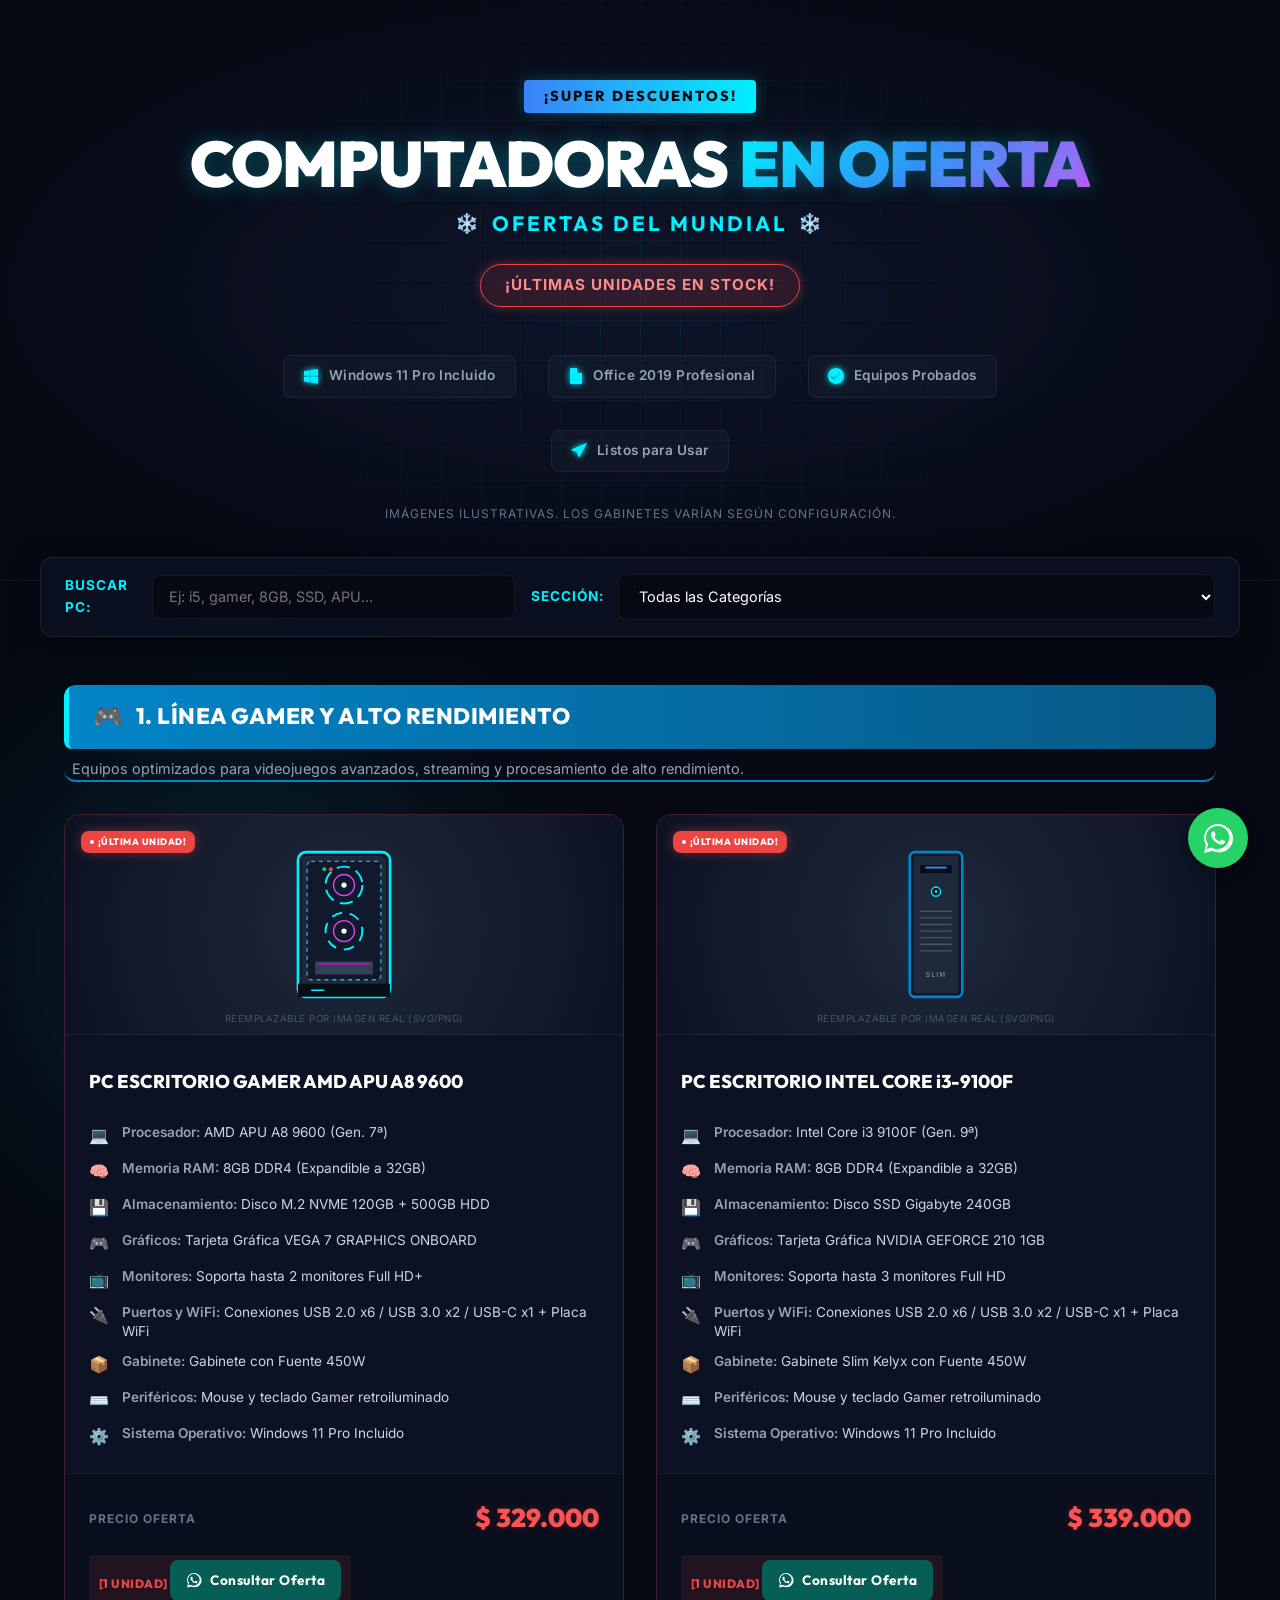
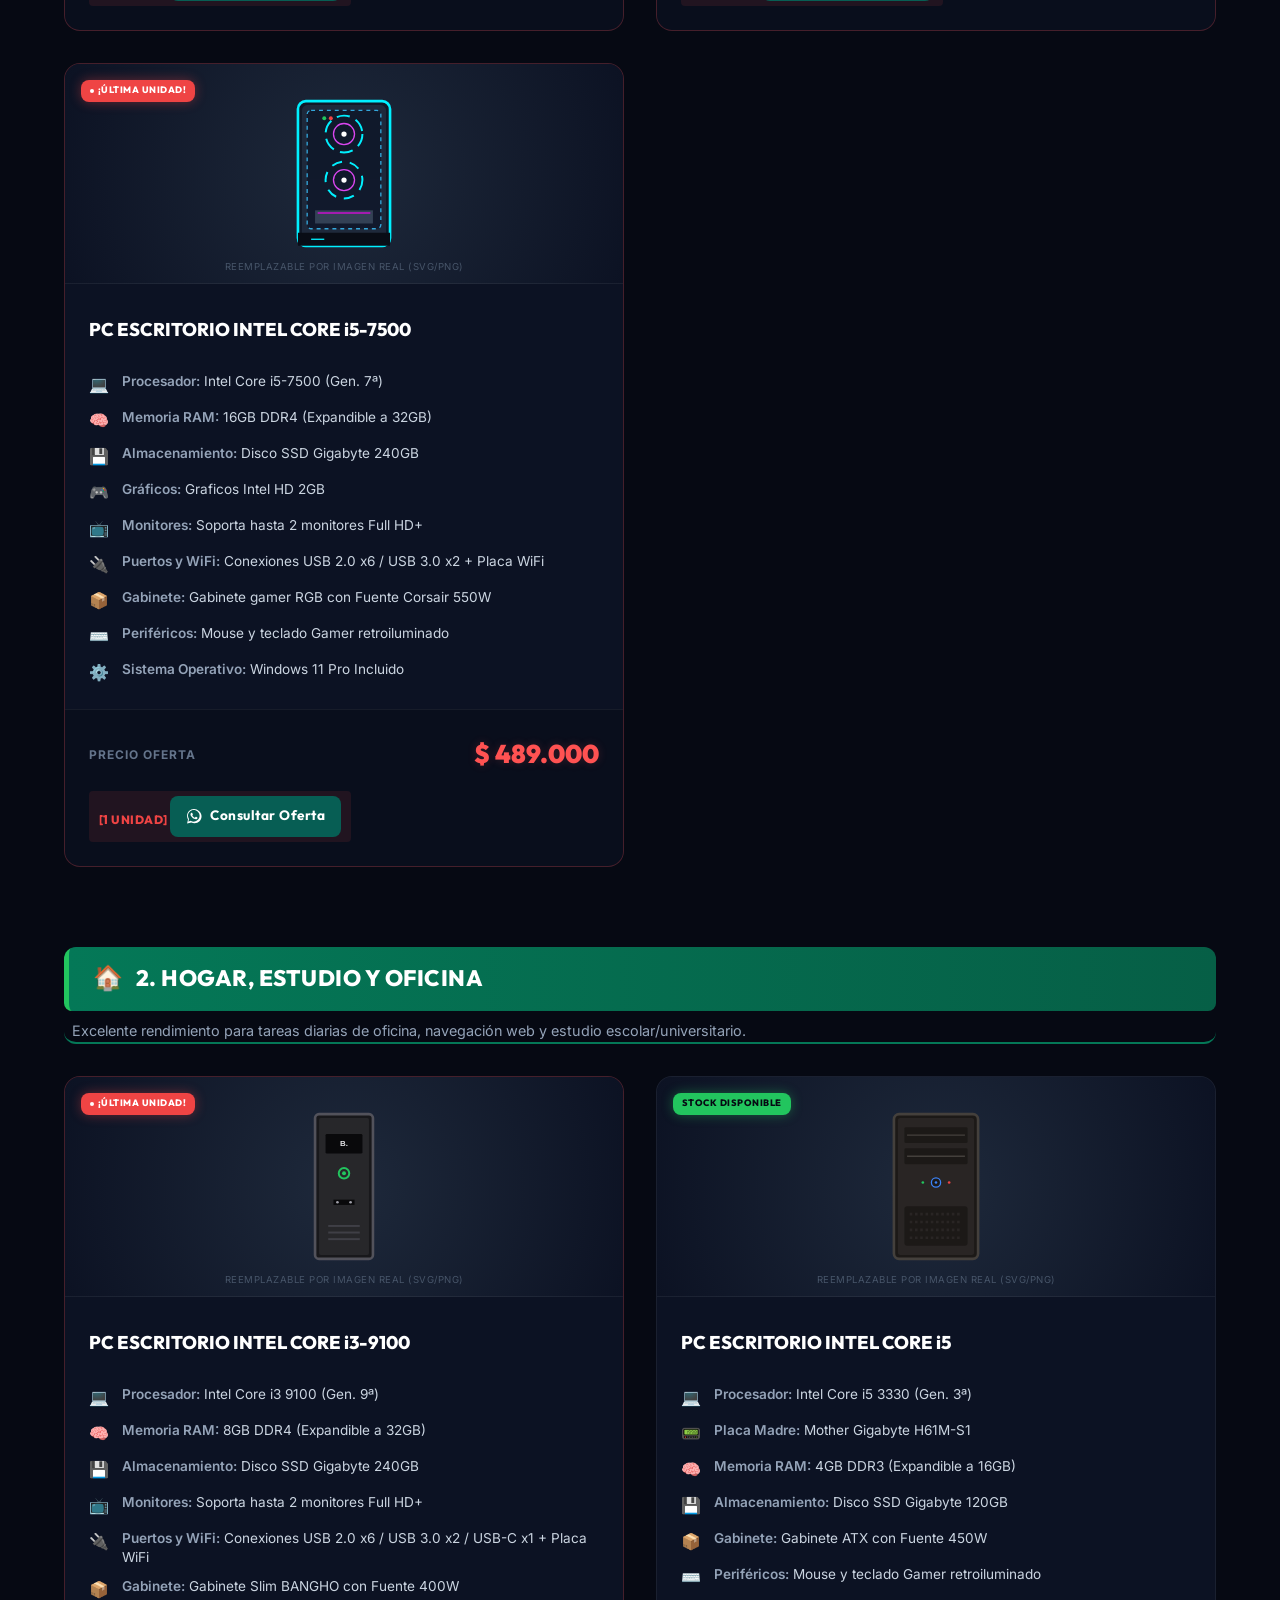
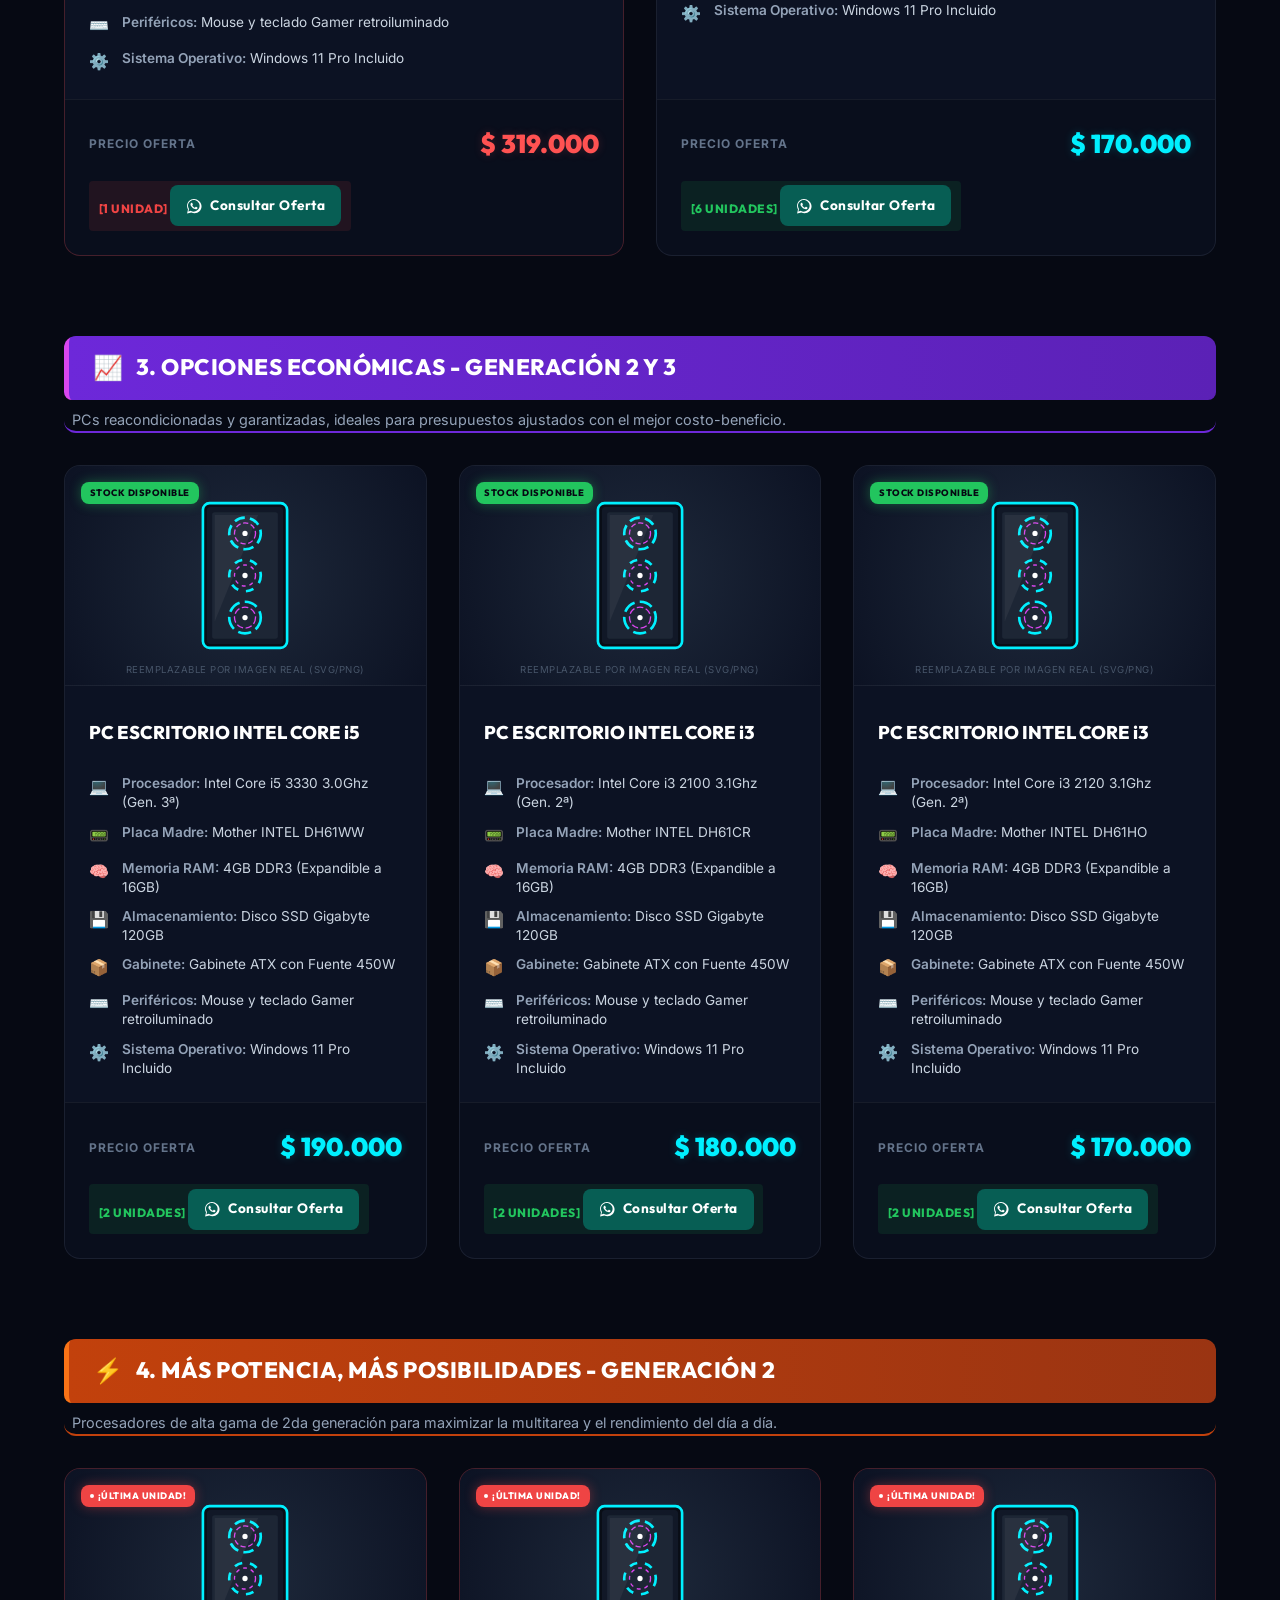
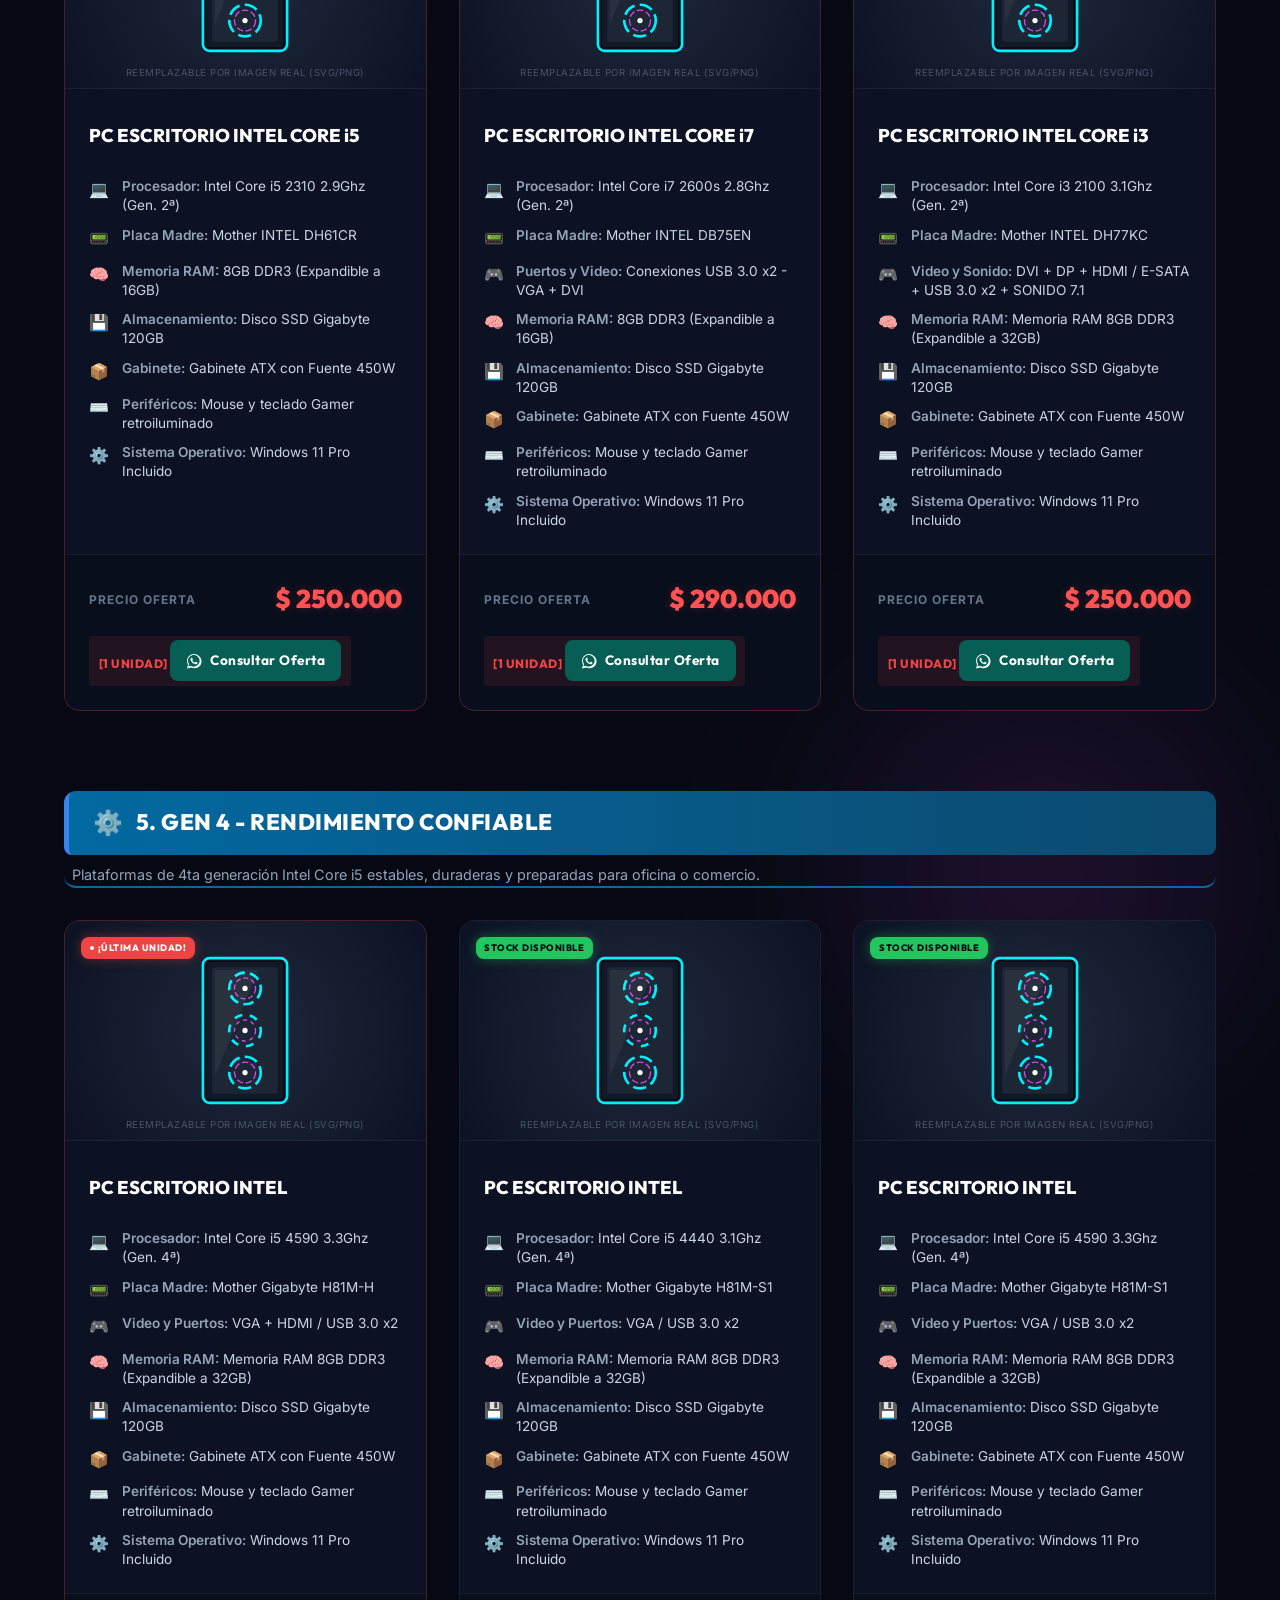
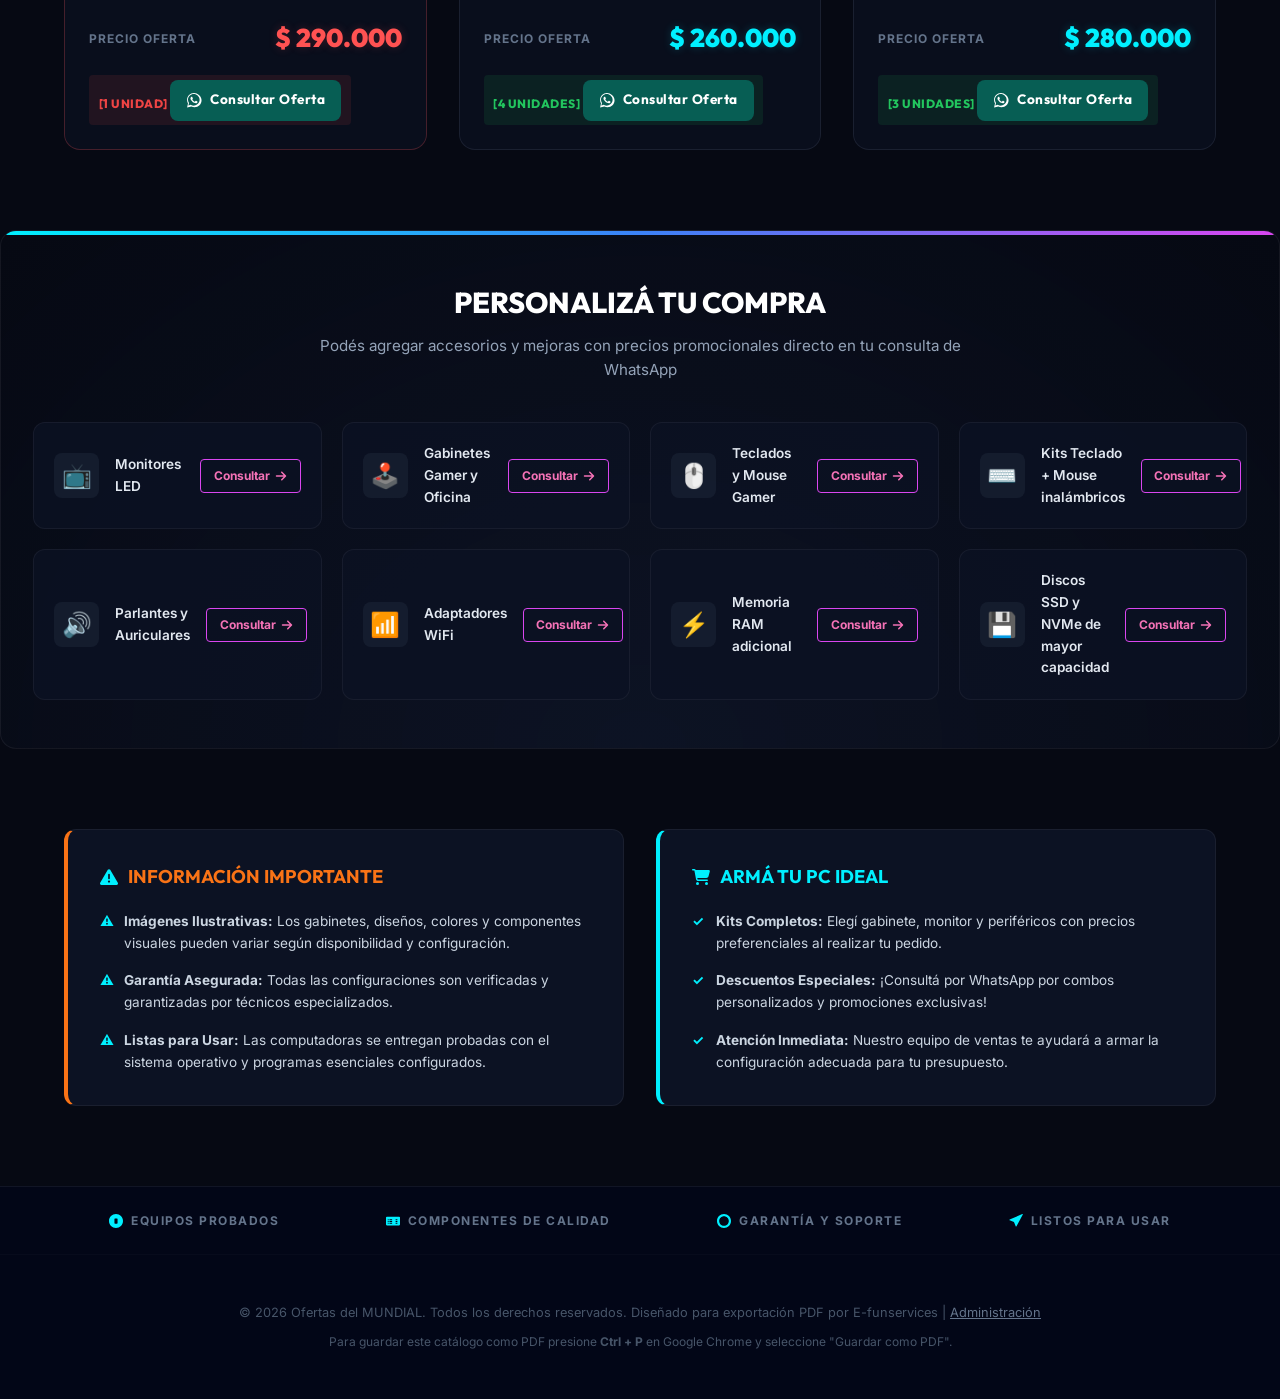
==== commit 17e9fa9f: "TENEMOS PANEL DE admin" ====
--- a/index.html
+++ b/index.html
@@ -204,9 +204,8 @@
     </div>
   </div>
 
-  <!-- Footer general -->
   <footer>
-    <p>&copy; 2026 Ofertas del MUNDIAL. Todos los derechos reservados. Diseñado para exportación PDF por E-funservices
+    <p>&copy; 2026 Ofertas del MUNDIAL. Todos los derechos reservados. Diseñado para exportación PDF por E-funservices | <a href="admin.html" style="color: #64748b; text-decoration: underline;">Administración</a>
     </p>
     <p style="margin-top: 0.5rem; font-size: 0.75rem;">Para guardar este catálogo como PDF presione <strong>Ctrl +
         P</strong> en Google Chrome y seleccione "Guardar como PDF".</p>
--- a/style.css
+++ b/style.css
@@ -1244,10 +1244,8 @@
     page-break-after: avoid !important;
   }
 
-  /* Forzar salto de página antes de las secciones 3, 4 y 5 */
-  #seccion-3,
-  #seccion-4,
-  #seccion-5 {
+  /* Forzar salto de página dinámico a partir de la 3ra sección de productos */
+  .catalog-section:nth-of-type(n+3) {
     break-before: page !important;
     page-break-before: always !important;
   }
@@ -1346,3 +1344,643 @@
     print-color-adjust: exact !important;
   }
 }
+
+/* ==========================================================================
+   ESTILOS ADICIONALES PARA EL PANEL DE ADMINISTRACIÓN (DASHBOARD)
+   ========================================================================== */
+
+.admin-body {
+  background-color: #030712;
+  font-family: var(--font-family-body);
+  color: #f3f4f6;
+  margin: 0;
+  padding: 0;
+}
+
+/* Pantalla de Acceso (Login) */
+.admin-login-wrapper {
+  display: flex;
+  justify-content: center;
+  align-items: center;
+  min-height: 100vh;
+  padding: 1.5rem;
+  background-image: radial-gradient(circle at center, rgba(16, 24, 48, 0.9) 0%, #030712 100%);
+}
+
+.login-card {
+  background: var(--bg-surface);
+  border: 1px solid var(--border-color);
+  border-radius: var(--border-radius-lg);
+  padding: 2.5rem 2rem;
+  width: 100%;
+  max-width: 420px;
+  box-shadow: 0 20px 40px rgba(0, 0, 0, 0.6), 0 0 30px rgba(0, 240, 255, 0.05);
+  position: relative;
+}
+
+.login-card::before {
+  content: '';
+  position: absolute;
+  top: 0;
+  left: 0;
+  width: 100%;
+  height: 4px;
+  background: var(--gradient-cyber);
+  border-radius: var(--border-radius-lg) var(--border-radius-lg) 0 0;
+}
+
+.login-header {
+  text-align: center;
+  margin-bottom: 2rem;
+}
+
+.lock-icon {
+  font-size: 2.5rem;
+  display: inline-block;
+  margin-bottom: 0.5rem;
+  filter: drop-shadow(0 0 10px rgba(0, 240, 255, 0.3));
+}
+
+.login-header h2 {
+  font-family: var(--font-family-title);
+  font-size: 1.5rem;
+  font-weight: 800;
+  letter-spacing: 0.5px;
+  color: #fff;
+}
+
+.login-header p {
+  font-size: 0.85rem;
+  color: #64748b;
+  margin-top: 0.3rem;
+}
+
+.form-group {
+  margin-bottom: 1.25rem;
+}
+
+.form-group label {
+  display: block;
+  font-size: 0.8rem;
+  font-weight: 700;
+  text-transform: uppercase;
+  letter-spacing: 1px;
+  color: #94a3b8;
+  margin-bottom: 0.5rem;
+}
+
+.btn-admin-submit {
+  width: 100%;
+  padding: 0.8rem 1.5rem;
+  background: var(--gradient-cyber);
+  border: none;
+  border-radius: var(--border-radius-sm);
+  color: #060913;
+  font-family: var(--font-family-title);
+  font-weight: 800;
+  font-size: 0.95rem;
+  text-transform: uppercase;
+  cursor: pointer;
+  transition: var(--transition-smooth);
+  box-shadow: var(--glow-cyan);
+}
+
+.btn-admin-submit:hover {
+  transform: translateY(-2px);
+  box-shadow: 0 0 25px rgba(0, 240, 255, 0.5);
+}
+
+.login-error {
+  background: rgba(239, 68, 68, 0.1);
+  border: 1px solid var(--neon-red);
+  color: #ff8a8a;
+  padding: 0.75rem;
+  border-radius: var(--border-radius-sm);
+  font-size: 0.85rem;
+  margin-bottom: 1.25rem;
+  text-align: center;
+}
+
+.login-footer {
+  text-align: center;
+  margin-top: 1.5rem;
+}
+
+.back-link {
+  color: #94a3b8;
+  text-decoration: none;
+  font-size: 0.85rem;
+  transition: var(--transition-smooth);
+}
+
+.back-link:hover {
+  color: var(--neon-cyan);
+  text-shadow: var(--glow-cyan);
+}
+
+/* Dashboard Wrapper */
+.admin-dashboard-wrapper {
+  max-width: 1200px;
+  margin: 0 auto;
+  padding: 2rem 1.5rem;
+}
+
+/* Dashboard Header */
+.admin-header {
+  display: flex;
+  justify-content: space-between;
+  align-items: center;
+  padding: 1.5rem 0 !important;
+  border-bottom: 1px solid var(--border-color) !important;
+  background: transparent !important;
+  text-align: left !important;
+  margin-bottom: 2rem;
+}
+
+.admin-header h1 {
+  font-family: var(--font-family-title);
+  font-size: 1.8rem;
+  font-weight: 900;
+  letter-spacing: 1px;
+  color: #fff;
+  text-shadow: var(--glow-blue);
+  margin-bottom: 0.2rem !important;
+}
+
+.admin-subtitle {
+  font-size: 0.85rem;
+  color: #94a3b8;
+}
+
+.admin-header-actions {
+  display: flex;
+  align-items: center;
+  gap: 1rem;
+}
+
+.user-badge {
+  background: rgba(30, 41, 59, 0.8);
+  border: 1px solid var(--border-color);
+  padding: 0.5rem 1rem;
+  border-radius: 50px;
+  font-size: 0.85rem;
+  font-weight: 600;
+  color: var(--neon-cyan);
+}
+
+.btn-admin-logout {
+  background: transparent;
+  border: 1px solid var(--neon-red);
+  color: var(--neon-red);
+  padding: 0.5rem 1rem;
+  border-radius: var(--border-radius-sm);
+  font-weight: 700;
+  font-size: 0.8rem;
+  text-transform: uppercase;
+  cursor: pointer;
+  transition: var(--transition-smooth);
+}
+
+.btn-admin-logout:hover {
+  background: var(--neon-red);
+  color: #fff;
+  box-shadow: var(--glow-red);
+}
+
+.btn-view-site {
+  background: transparent;
+  border: 1px solid var(--neon-cyan);
+  color: var(--neon-cyan);
+  padding: 0.5rem 1rem;
+  border-radius: var(--border-radius-sm);
+  font-weight: 700;
+  font-size: 0.8rem;
+  text-transform: uppercase;
+  text-decoration: none;
+  transition: var(--transition-smooth);
+}
+
+.btn-view-site:hover {
+  background: var(--neon-cyan);
+  color: #060913;
+  box-shadow: var(--glow-cyan);
+}
+
+/* Navegación por pestañas */
+.admin-tabs {
+  display: flex;
+  gap: 0.5rem;
+  border-bottom: 1px solid var(--border-color);
+  margin-bottom: 2rem;
+  overflow-x: auto;
+  padding-bottom: 2px;
+}
+
+.tab-btn {
+  background: transparent;
+  border: none;
+  color: #94a3b8;
+  padding: 0.8rem 1.5rem;
+  font-family: var(--font-family-title);
+  font-weight: 700;
+  font-size: 0.95rem;
+  cursor: pointer;
+  transition: var(--transition-smooth);
+  border-bottom: 3px solid transparent;
+  white-space: nowrap;
+}
+
+.tab-btn:hover {
+  color: #fff;
+}
+
+.tab-btn.active {
+  color: var(--neon-cyan);
+  border-bottom-color: var(--neon-cyan);
+  text-shadow: 0 0 10px rgba(0, 240, 255, 0.25);
+}
+
+/* Estructura de pestaña activa */
+.tab-pane {
+  display: none;
+}
+
+.tab-pane.active {
+  display: block;
+}
+
+/* Header de la pestaña de productos */
+.tab-pane-header {
+  display: flex;
+  justify-content: space-between;
+  align-items: center;
+  margin-bottom: 1.5rem;
+  gap: 1rem;
+  flex-wrap: wrap;
+}
+
+.search-bar-admin {
+  width: 100%;
+  max-width: 400px;
+}
+
+.btn-reset-factory {
+  background: transparent;
+  border: 1px solid var(--neon-orange);
+  color: var(--neon-orange);
+  padding: 0.6rem 1.2rem;
+  border-radius: var(--border-radius-sm);
+  font-weight: 700;
+  font-size: 0.8rem;
+  text-transform: uppercase;
+  cursor: pointer;
+  transition: var(--transition-smooth);
+}
+
+.btn-reset-factory:hover {
+  background: var(--neon-orange);
+  color: #fff;
+  box-shadow: 0 0 15px rgba(249, 115, 22, 0.4);
+}
+
+/* Tablas Administrativas */
+.table-container {
+  background: var(--bg-surface);
+  border: 1px solid var(--border-color);
+  border-radius: var(--border-radius-md);
+  overflow-x: auto;
+  box-shadow: 0 10px 30px rgba(0,0,0,0.3);
+}
+
+.admin-table {
+  width: 100%;
+  border-collapse: collapse;
+  text-align: left;
+  font-size: 0.9rem;
+}
+
+.admin-table th, 
+.admin-table td {
+  padding: 1rem 1.5rem;
+  border-bottom: 1px solid var(--border-color);
+}
+
+.admin-table th {
+  background: rgba(30, 41, 59, 0.4);
+  font-family: var(--font-family-title);
+  font-weight: 700;
+  color: #fff;
+  text-transform: uppercase;
+  letter-spacing: 0.5px;
+  font-size: 0.8rem;
+}
+
+.admin-table tr:hover {
+  background: rgba(255, 255, 255, 0.02);
+}
+
+.admin-table td img,
+.admin-table td svg {
+  max-height: 40px;
+  width: auto;
+}
+
+.admin-table-price {
+  font-weight: 700;
+  color: var(--neon-cyan);
+}
+
+/* Botones de acción dentro de tablas */
+.action-btns {
+  display: flex;
+  gap: 0.5rem;
+}
+
+.btn-edit {
+  background: rgba(59, 130, 246, 0.1);
+  border: 1px solid var(--neon-blue);
+  color: #60a5fa;
+  padding: 0.4rem 0.8rem;
+  border-radius: 4px;
+  font-weight: 700;
+  font-size: 0.75rem;
+  cursor: pointer;
+  transition: var(--transition-smooth);
+}
+
+.btn-edit:hover {
+  background: var(--neon-blue);
+  color: #fff;
+  box-shadow: var(--glow-blue);
+}
+
+.btn-delete {
+  background: rgba(239, 68, 68, 0.1);
+  border: 1px solid var(--neon-red);
+  color: #f87171;
+  padding: 0.4rem 0.8rem;
+  border-radius: 4px;
+  font-weight: 700;
+  font-size: 0.75rem;
+  cursor: pointer;
+  transition: var(--transition-smooth);
+}
+
+.btn-delete:hover {
+  background: var(--neon-red);
+  color: #fff;
+  box-shadow: var(--glow-red);
+}
+
+/* Formularios de Edición y Creación */
+.form-container,
+.category-create-box,
+.export-box {
+  background: var(--bg-surface);
+  border: 1px solid var(--border-color);
+  border-radius: var(--border-radius-lg);
+  padding: 2.5rem 2rem;
+  box-shadow: 0 10px 30px rgba(0,0,0,0.3);
+  max-width: 900px;
+  margin: 0 auto;
+}
+
+.form-container h2,
+.export-box h2 {
+  font-family: var(--font-family-title);
+  font-size: 1.5rem;
+  font-weight: 800;
+  color: #fff;
+  margin-bottom: 1.5rem;
+  border-bottom: 2px solid rgba(255,255,255,0.05);
+  padding-bottom: 0.5rem;
+}
+
+.form-grid-2 {
+  display: grid;
+  grid-template-columns: 1fr 1fr;
+  gap: 1.5rem;
+}
+
+.form-grid-3 {
+  display: grid;
+  grid-template-columns: repeat(3, 1fr);
+  gap: 1.5rem;
+}
+
+@media (max-width: 768px) {
+  .form-grid-2,
+  .form-grid-3 {
+    grid-template-columns: 1fr;
+    gap: 1rem;
+  }
+}
+
+.form-actions-row {
+  display: flex;
+  justify-content: flex-end;
+  gap: 1rem;
+  margin-top: 2rem;
+  border-top: 1px solid rgba(255,255,255,0.05);
+  padding-top: 1.5rem;
+}
+
+.btn-cancel {
+  background: transparent;
+  border: 1px solid #475569;
+  color: #94a3b8;
+  padding: 0.8rem 1.5rem;
+  border-radius: var(--border-radius-sm);
+  font-family: var(--font-family-title);
+  font-weight: 700;
+  font-size: 0.95rem;
+  cursor: pointer;
+  transition: var(--transition-smooth);
+}
+
+.btn-cancel:hover {
+  background: rgba(255, 255, 255, 0.05);
+  color: #fff;
+}
+
+/* Campo de Especificaciones en Formulario */
+.specs-form-section {
+  margin-top: 2rem;
+  background: rgba(6, 9, 19, 0.5);
+  border: 1px solid rgba(255,255,255,0.03);
+  padding: 1.5rem;
+  border-radius: var(--border-radius-md);
+}
+
+.specs-form-section h3 {
+  font-family: var(--font-family-title);
+  font-size: 1.1rem;
+  font-weight: 700;
+  color: var(--neon-cyan);
+  margin-bottom: 0.5rem;
+}
+
+.specs-desc {
+  font-size: 0.8rem;
+  color: #64748b;
+  margin-bottom: 1.5rem;
+}
+
+.specs-inputs-grid {
+  display: grid;
+  grid-template-columns: 1fr;
+  gap: 0.8rem;
+}
+
+.spec-input-row {
+  display: grid;
+  grid-template-columns: 200px 1fr;
+  gap: 1rem;
+}
+
+@media (max-width: 600px) {
+  .spec-input-row {
+    grid-template-columns: 1fr;
+    gap: 0.5rem;
+  }
+}
+
+/* Panel de Categorías */
+.categories-panel {
+  display: grid;
+  grid-template-columns: 420px 1fr;
+  gap: 2rem;
+}
+
+@media (max-width: 1024px) {
+  .categories-panel {
+    grid-template-columns: 1fr;
+  }
+}
+
+.category-create-box {
+  margin: 0;
+  padding: 1.5rem;
+  border-radius: var(--border-radius-md);
+  height: fit-content;
+}
+
+.category-create-box h3,
+.category-list-box h3 {
+  font-family: var(--font-family-title);
+  font-size: 1.2rem;
+  font-weight: 800;
+  color: #fff;
+  margin-bottom: 1.2rem;
+}
+
+.category-list-box {
+  background: var(--bg-surface);
+  border: 1px solid var(--border-color);
+  border-radius: var(--border-radius-lg);
+  padding: 1.5rem;
+}
+
+.categories-grid-admin {
+  display: flex;
+  flex-direction: column;
+  gap: 1rem;
+}
+
+.category-item-admin {
+  background: rgba(6, 9, 19, 0.4);
+  border: 1px solid var(--border-color);
+  border-radius: var(--border-radius-md);
+  padding: 1rem 1.25rem;
+  display: flex;
+  justify-content: space-between;
+  align-items: center;
+  gap: 1rem;
+}
+
+.category-item-admin.border-gamer { border-left: 4px solid var(--neon-cyan); }
+.category-item-admin.border-home { border-left: 4px solid var(--neon-green); }
+.category-item-admin.border-eco { border-left: 4px solid var(--neon-purple); }
+.category-item-admin.border-potencia { border-left: 4px solid var(--neon-orange); }
+.category-item-admin.border-gen4 { border-left: 4px solid var(--neon-blue); }
+
+.category-admin-info {
+  display: flex;
+  flex-direction: column;
+  gap: 0.2rem;
+}
+
+.category-admin-title {
+  font-weight: 700;
+  color: #fff;
+  font-size: 0.95rem;
+  display: flex;
+  align-items: center;
+  gap: 5px;
+}
+
+.category-admin-desc {
+  font-size: 0.75rem;
+  color: #64748b;
+}
+
+/* Pestaña de Exportación */
+.export-steps {
+  margin: 1.5rem 0 2rem 1.5rem;
+  font-size: 0.85rem;
+  color: #cbd5e1;
+  display: flex;
+  flex-direction: column;
+  gap: 0.6rem;
+}
+
+.export-steps li code {
+  background: #060913;
+  padding: 0.1rem 0.3rem;
+  border-radius: 4px;
+  color: var(--neon-cyan);
+  font-family: monospace;
+}
+
+.export-actions {
+  display: flex;
+  gap: 1rem;
+  flex-wrap: wrap;
+  margin-bottom: 1.5rem;
+}
+
+.export-actions button {
+  flex-grow: 1;
+}
+
+.code-preview-container {
+  display: flex;
+  flex-direction: column;
+  gap: 0.5rem;
+}
+
+.code-preview-container label {
+  font-size: 0.8rem;
+  font-weight: 700;
+  text-transform: uppercase;
+  letter-spacing: 1px;
+  color: #94a3b8;
+}
+
+.code-textarea {
+  width: 100%;
+  height: 250px;
+  background: #060913;
+  border: 1px solid var(--border-color);
+  border-radius: var(--border-radius-sm);
+  color: #a7f3d0;
+  font-family: monospace;
+  font-size: 0.8rem;
+  padding: 1rem;
+  resize: vertical;
+  outline: none;
+}
+
+.code-textarea:focus {
+  border-color: var(--neon-cyan);
+}
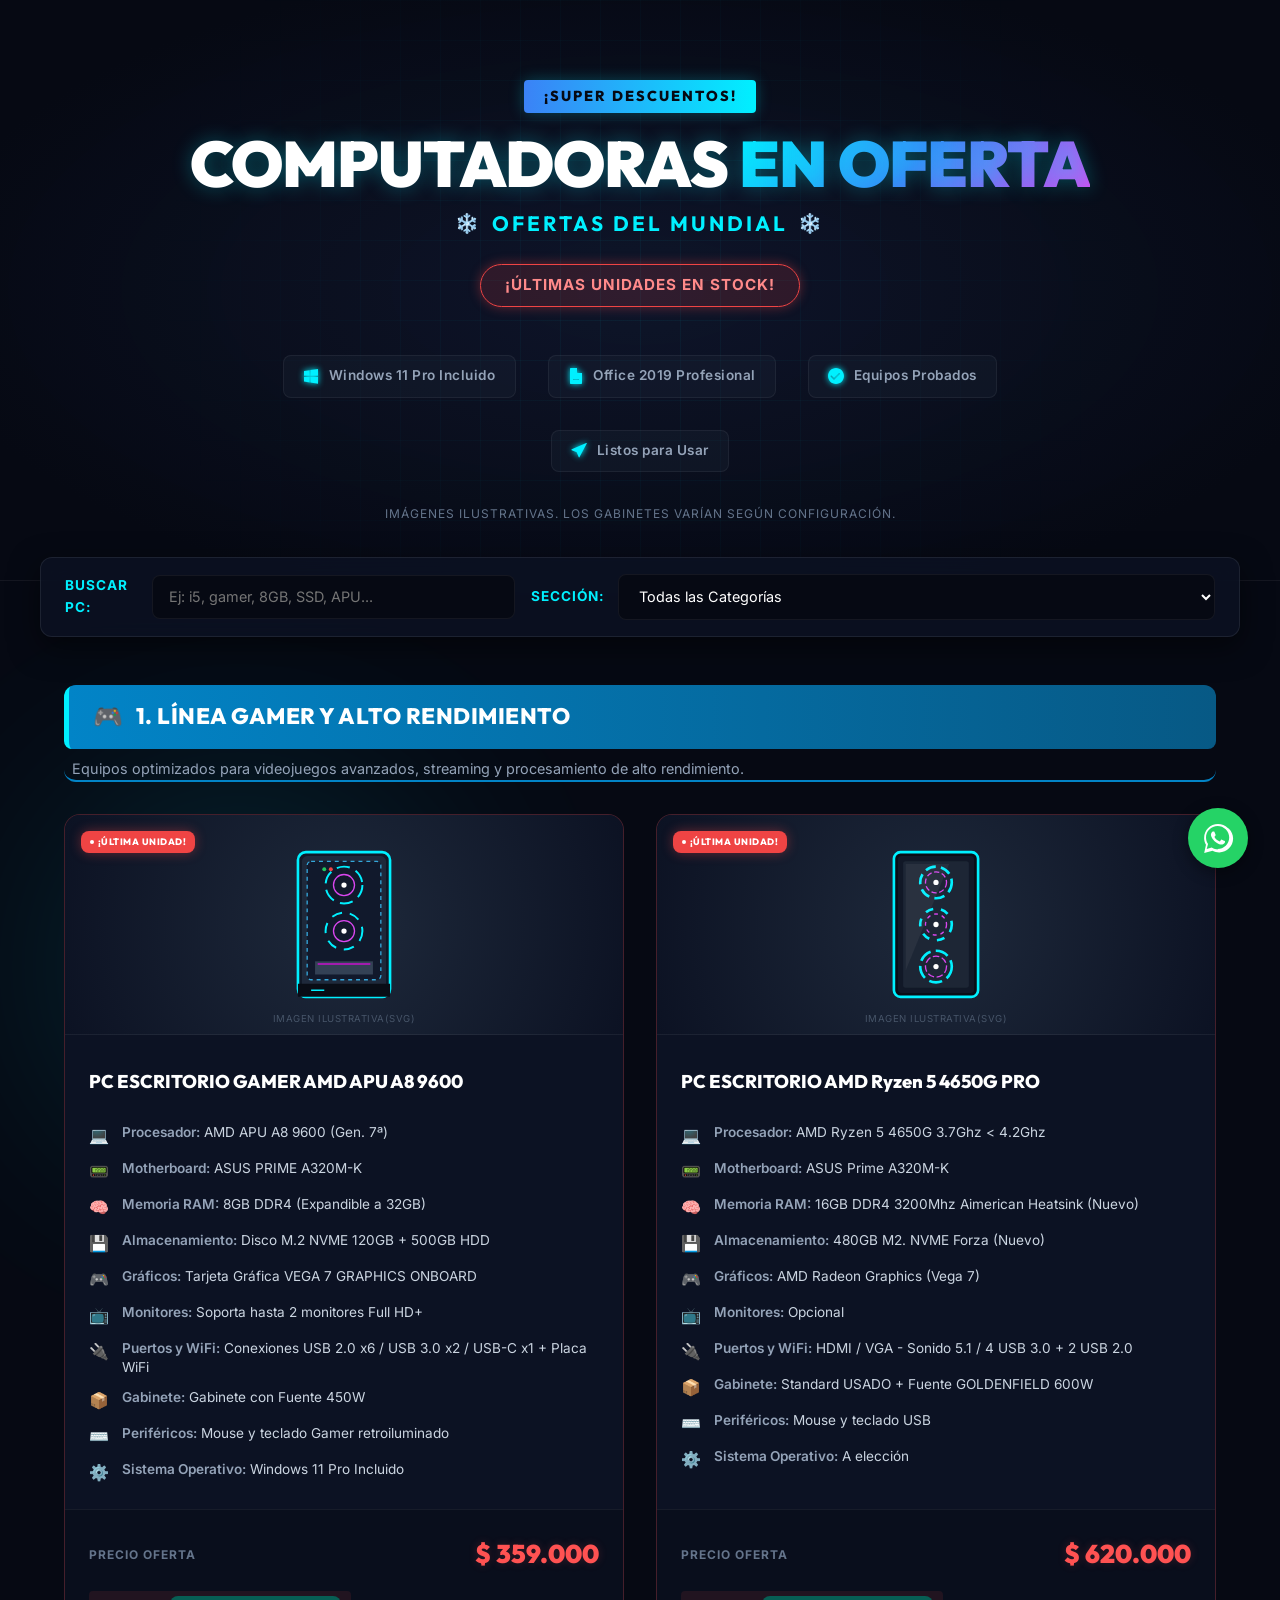
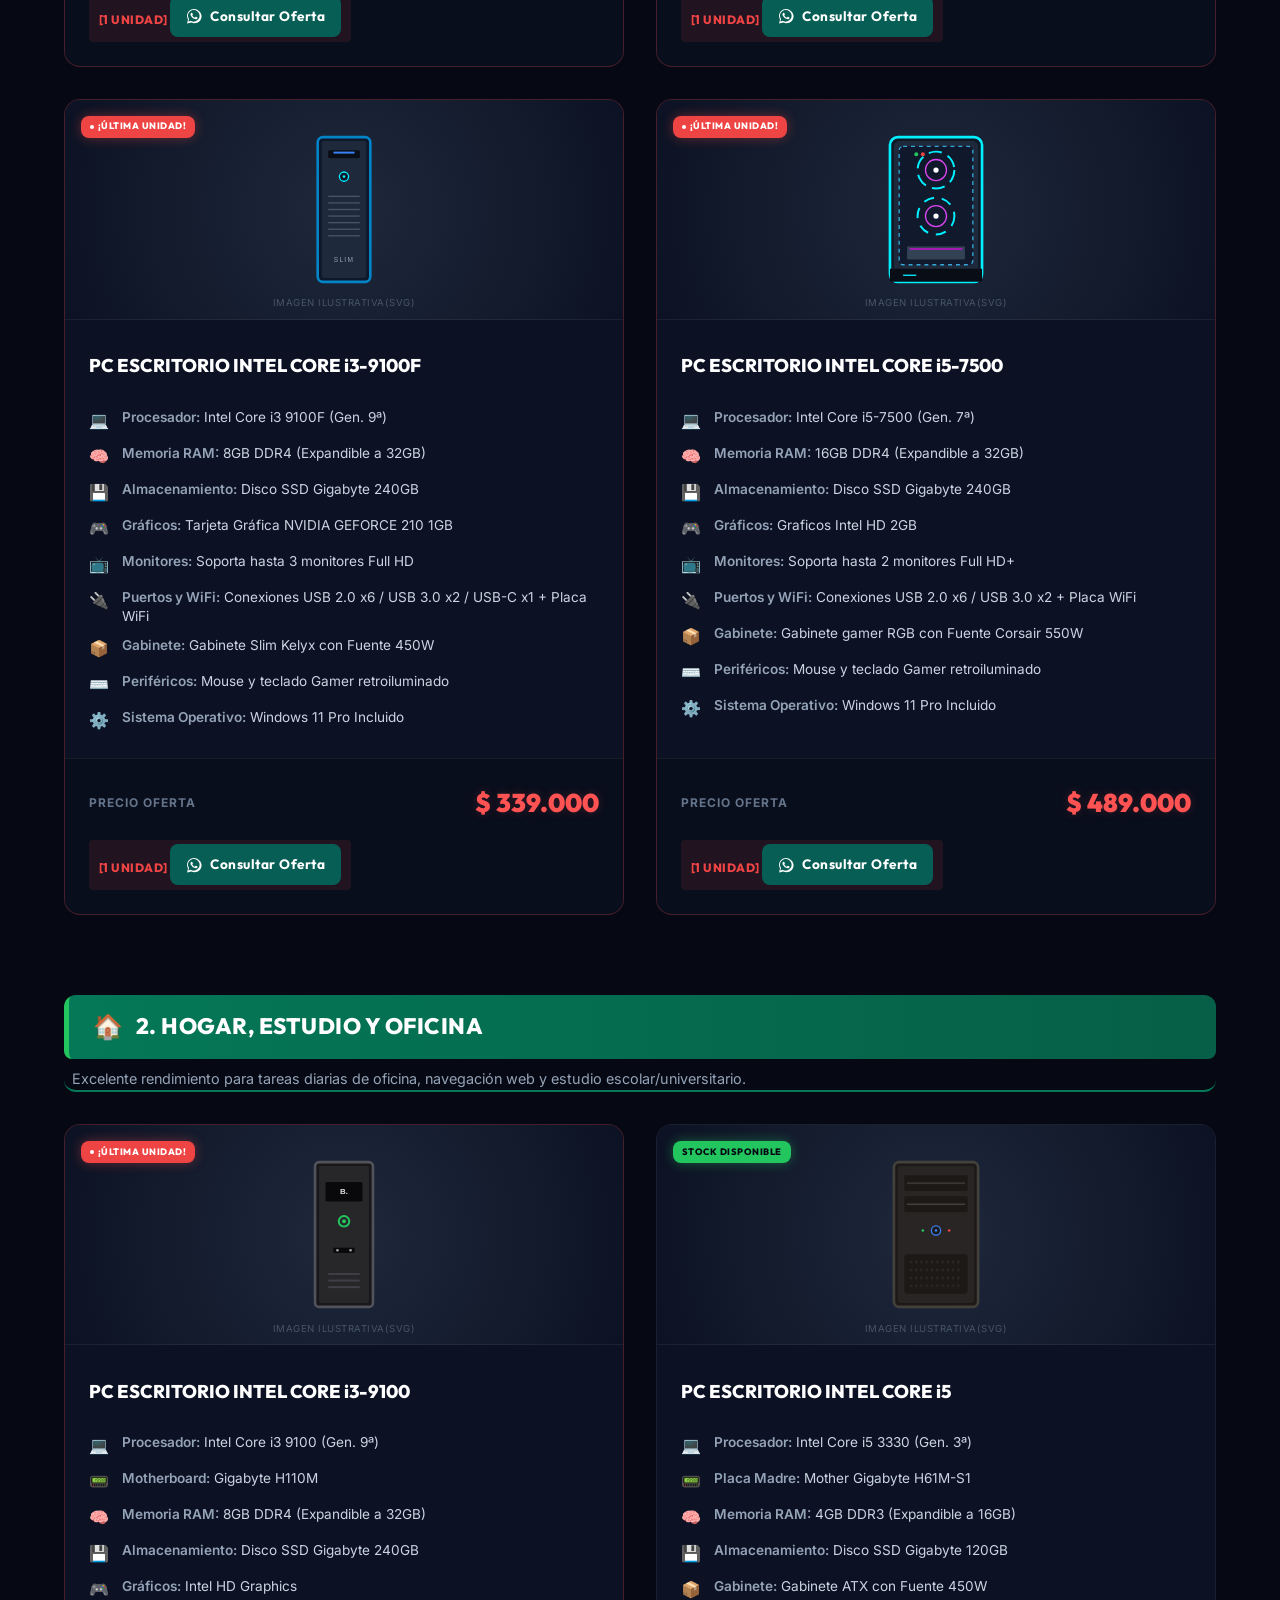
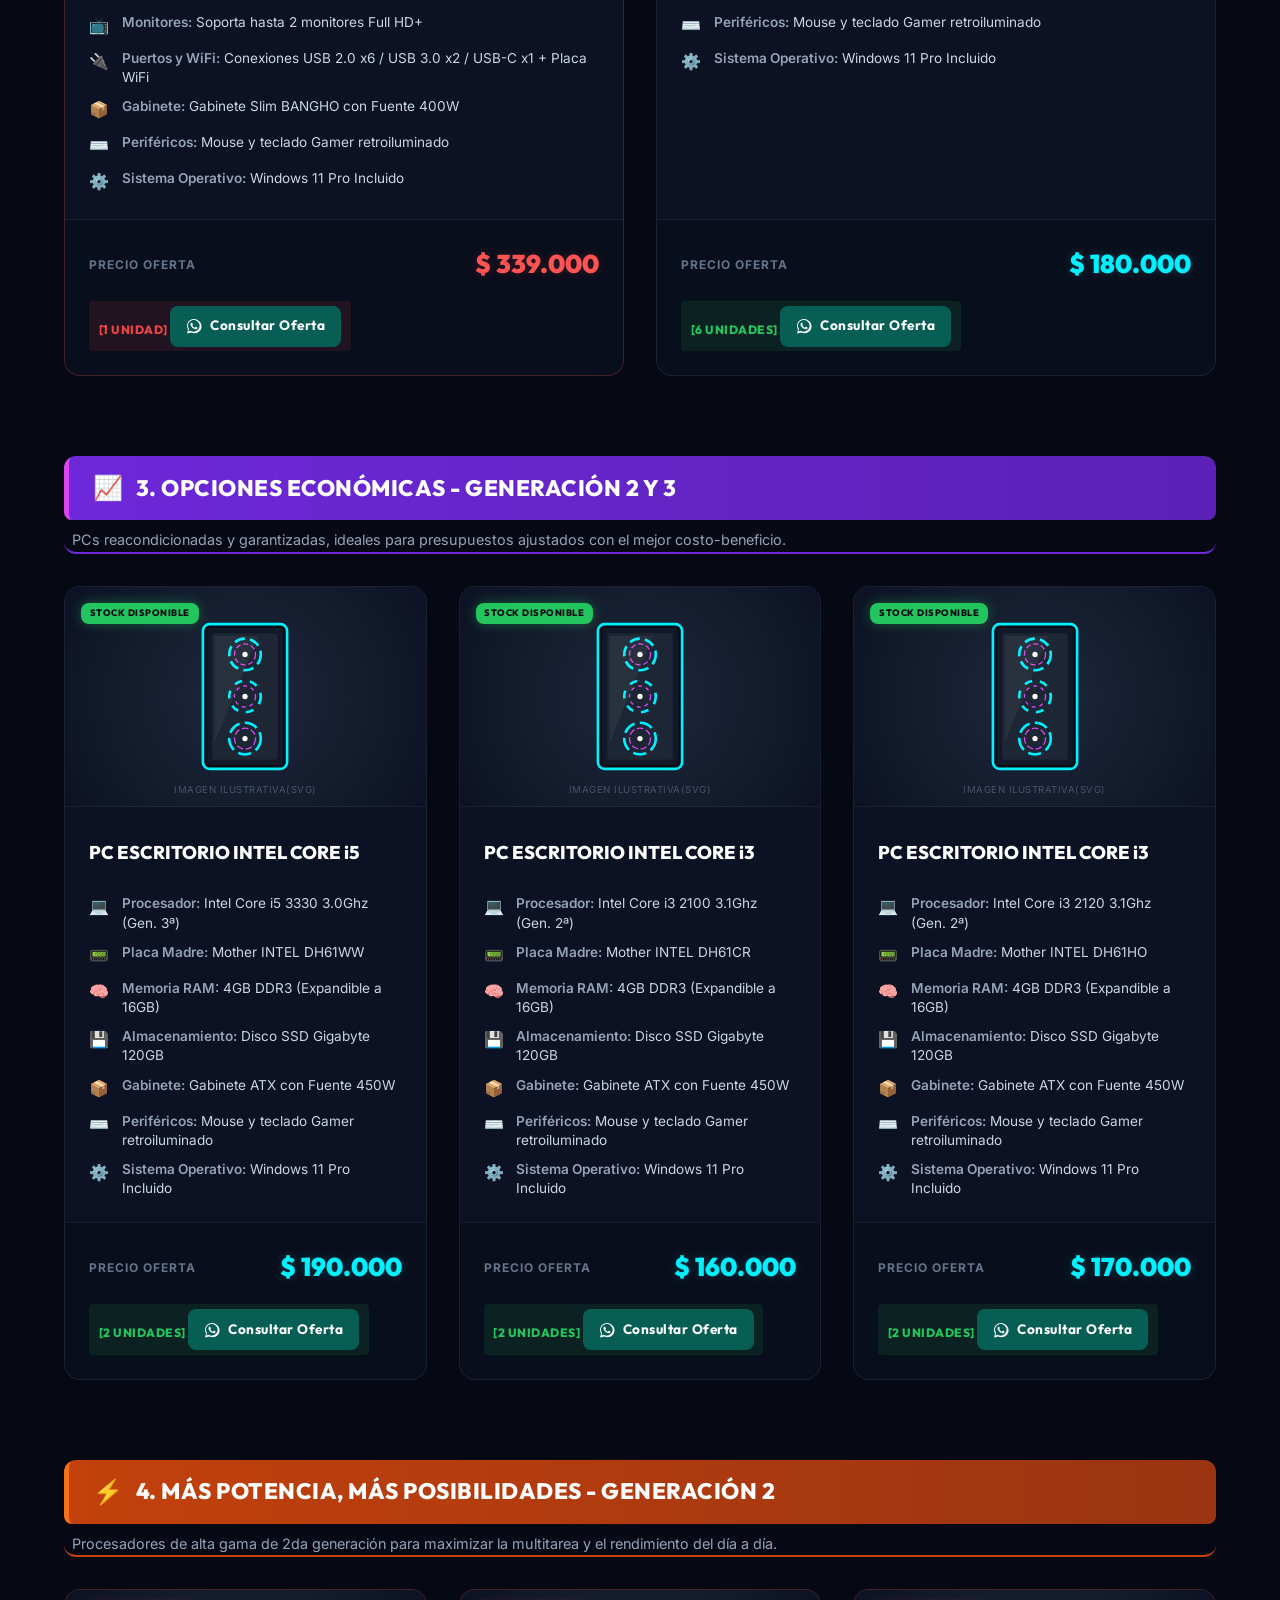
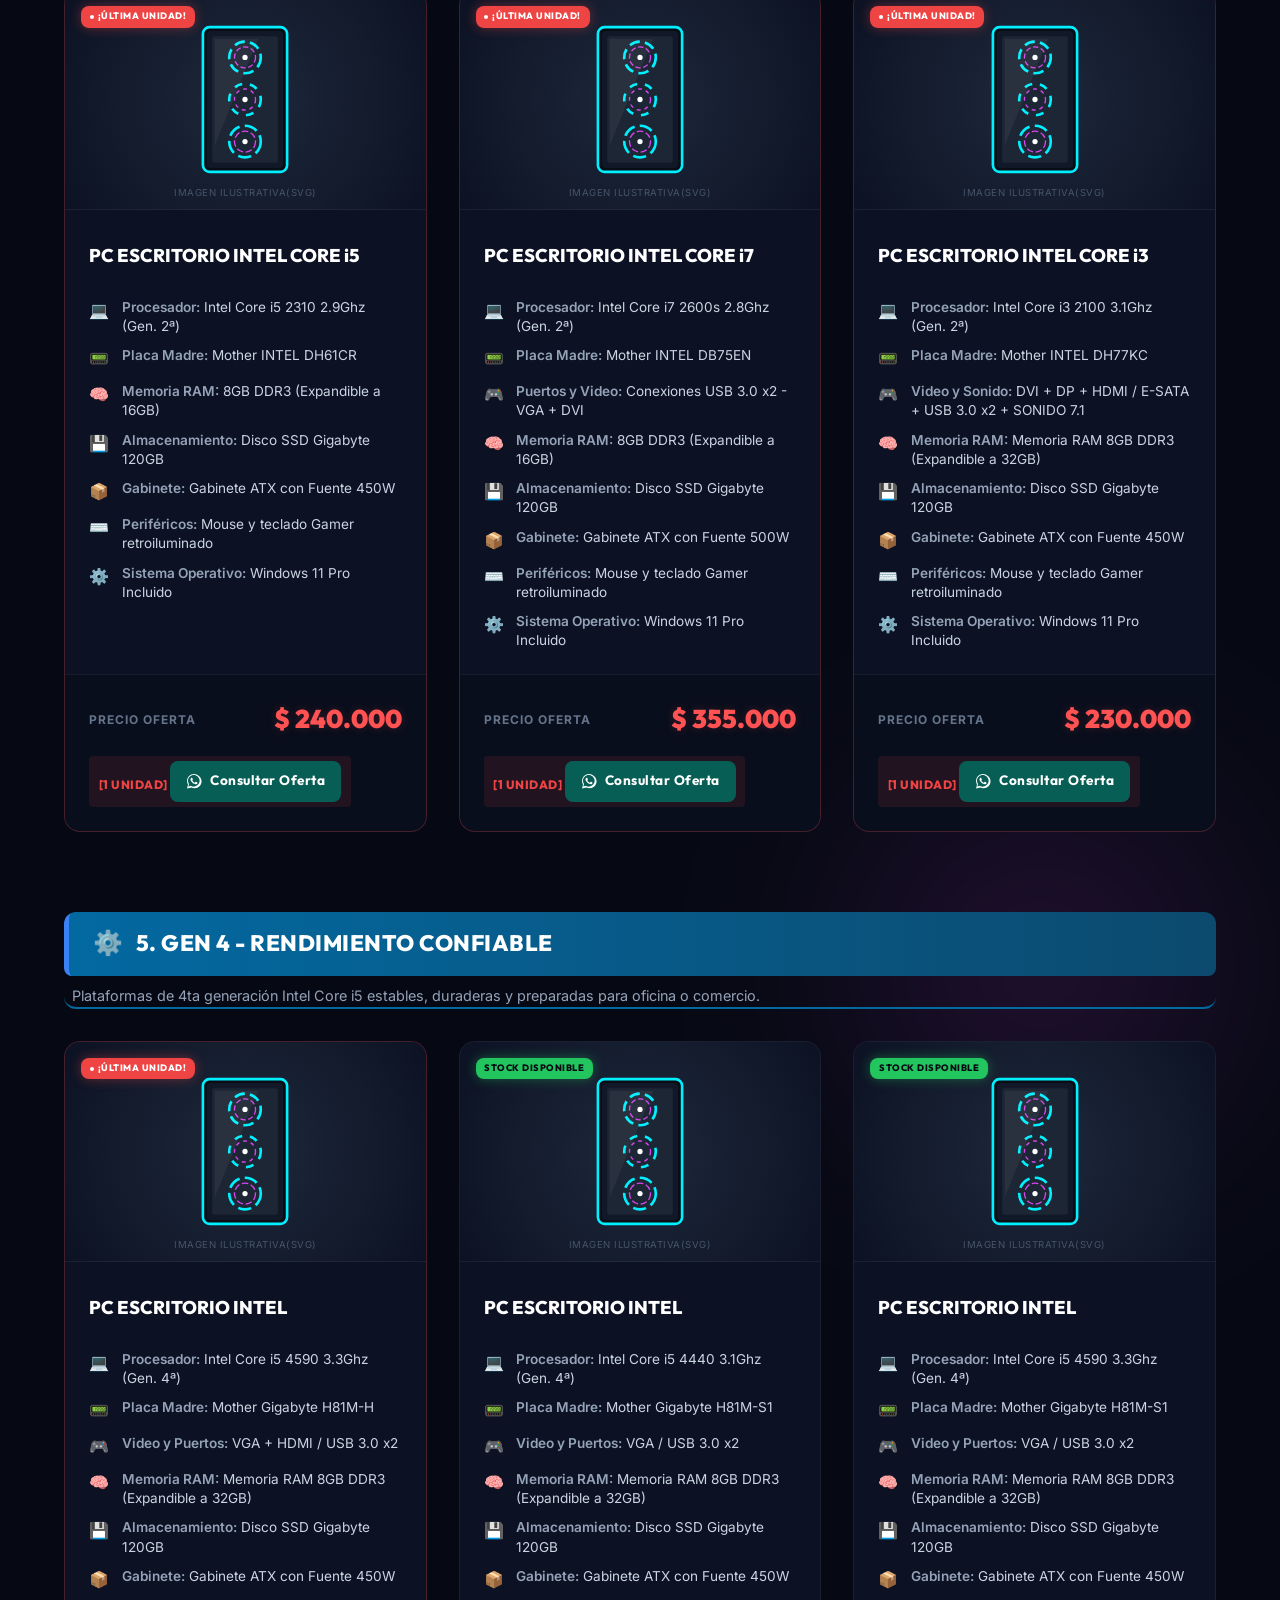
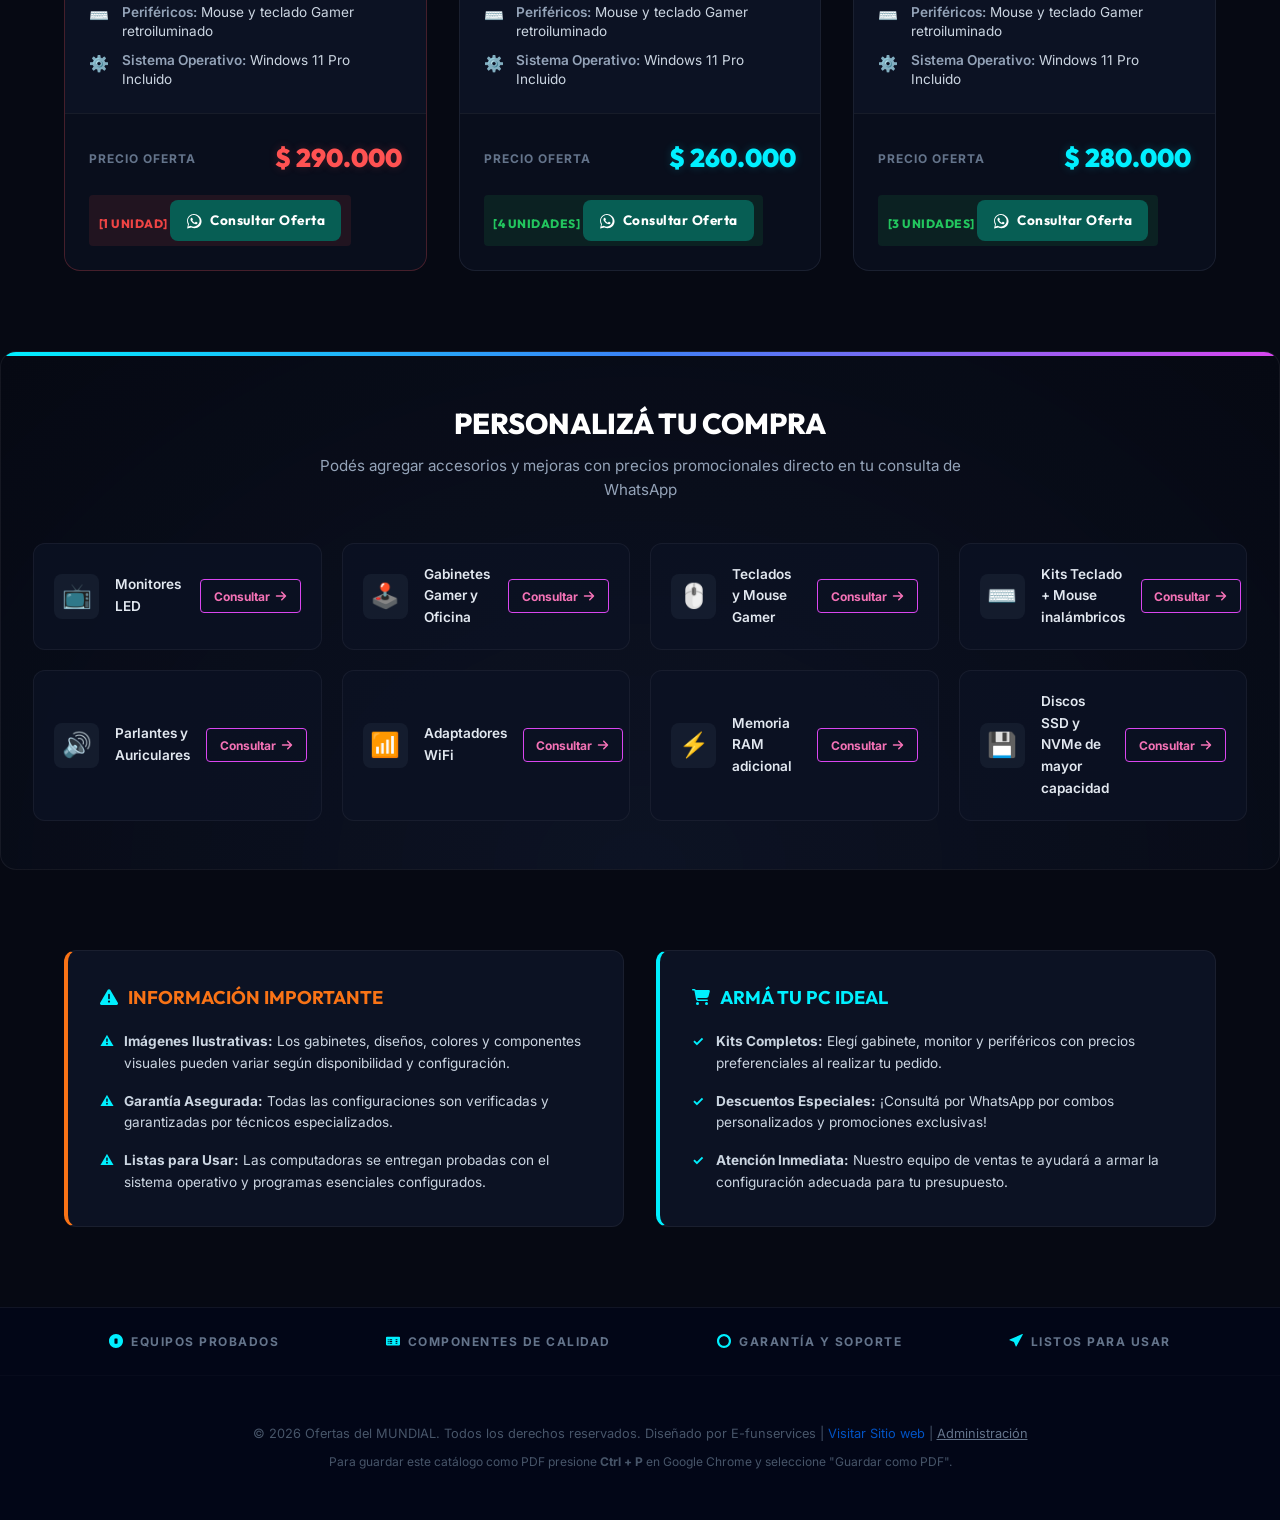
==== commit 9d691af8: "info y link EFS actualizada el footer de index" ====
--- a/index.html
+++ b/index.html
@@ -205,7 +205,9 @@
   </div>
 
   <footer>
-    <p>&copy; 2026 Ofertas del MUNDIAL. Todos los derechos reservados. Diseñado para exportación PDF por E-funservices | <a href="admin.html" style="color: #64748b; text-decoration: underline;">Administración</a>
+    <p>&copy; 2026 Ofertas del MUNDIAL. Todos los derechos reservados. Diseñado por E-funservices |
+      <a href="https://efunservices.com" style="color: #0253c4; text-decoration: currentColor;">Visitar Sitio web </a>|
+      <a href="admin.html" style="color: #64748b; text-decoration: underline;"> Administración</a>
     </p>
     <p style="margin-top: 0.5rem; font-size: 0.75rem;">Para guardar este catálogo como PDF presione <strong>Ctrl +
         P</strong> en Google Chrome y seleccione "Guardar como PDF".</p>
--- a/style.css
+++ b/style.css
@@ -169,6 +169,7 @@
 header h1 span.highlight {
   background: var(--gradient-cyber);
   -webkit-background-clip: text;
+  background-clip: text;
   -webkit-text-fill-color: transparent;
   display: inline-block;
   position: relative;
